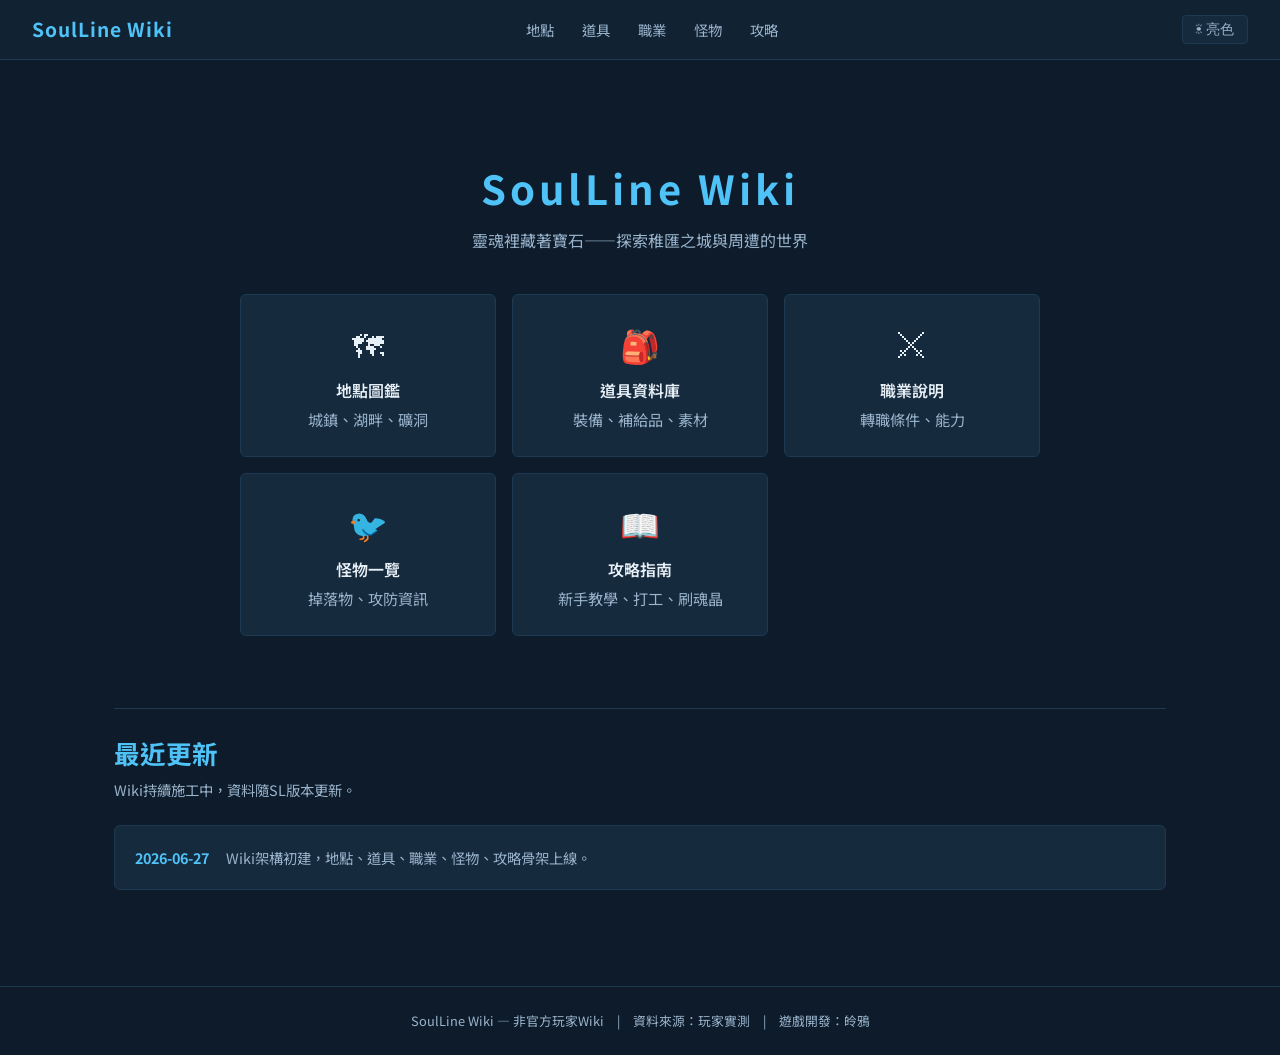
==== index.html @ 6619af6d "SL Wiki 初版" ====
<!DOCTYPE html>
<html lang="zh-TW" data-theme="dark">
<head>
  <meta charset="UTF-8">
  <meta name="viewport" content="width=device-width, initial-scale=1.0">
  <title>SoulLine Wiki — 靈魂裡藏著寶石</title>
  <link rel="preconnect" href="https://fonts.googleapis.com">
  <link href="https://fonts.googleapis.com/css2?family=Noto+Sans+TC:wght@400;500;700&display=swap" rel="stylesheet">
  <link rel="stylesheet" href="css/style.css">
</head>
<body>
  <header class="site-header">
    <a href="index.html" class="site-logo">SoulLine Wiki</a>
    <nav class="site-nav">
      <a href="pages/locations.html">地點</a>
      <a href="pages/items.html">道具</a>
      <a href="pages/jobs.html">職業</a>
      <a href="pages/monsters.html">怪物</a>
      <a href="pages/guide.html">攻略</a>
    </nav>
    <button class="theme-toggle" id="theme-toggle">☀ 亮色</button>
  </header>

  <main>
    <section class="hero">
      <div class="hero-title">SoulLine Wiki</div>
      <div class="hero-sub">靈魂裡藏著寶石——探索稚匯之城與周遭的世界</div>

      <div class="nav-grid">
        <a href="pages/locations.html" class="nav-card">
          <div class="nav-card-icon">🗺</div>
          <div style="font-weight:600;margin-bottom:0.25rem;">地點圖鑑</div>
          <div class="nav-card-label">城鎮、湖畔、礦洞</div>
        </a>
        <a href="pages/items.html" class="nav-card">
          <div class="nav-card-icon">🎒</div>
          <div style="font-weight:600;margin-bottom:0.25rem;">道具資料庫</div>
          <div class="nav-card-label">裝備、補給品、素材</div>
        </a>
        <a href="pages/jobs.html" class="nav-card">
          <div class="nav-card-icon">⚔</div>
          <div style="font-weight:600;margin-bottom:0.25rem;">職業說明</div>
          <div class="nav-card-label">轉職條件、能力</div>
        </a>
        <a href="pages/monsters.html" class="nav-card">
          <div class="nav-card-icon">🐦</div>
          <div style="font-weight:600;margin-bottom:0.25rem;">怪物一覽</div>
          <div class="nav-card-label">掉落物、攻防資訊</div>
        </a>
        <a href="pages/guide.html" class="nav-card">
          <div class="nav-card-icon">📖</div>
          <div style="font-weight:600;margin-bottom:0.25rem;">攻略指南</div>
          <div class="nav-card-label">新手教學、打工、刷魂晶</div>
        </a>
      </div>
    </section>

    <hr class="divider">

    <section>
      <div class="page-title">最近更新</div>
      <div class="page-desc">Wiki持續施工中，資料隨SL版本更新。</div>
      <div class="card">
        <p style="color:var(--text-secondary);font-size:0.9rem;">
          <strong style="color:var(--accent)">2026-06-27</strong>
          　Wiki架構初建，地點、道具、職業、怪物、攻略骨架上線。
        </p>
      </div>
    </section>
  </main>

  <footer class="site-footer">
    SoulLine Wiki — 非官方玩家Wiki　|　資料來源：玩家實測　|　遊戲開發：皊鴉
  </footer>

  <script src="js/theme.js"></script>
</body>
</html>
---- css/style.css ----
/* SoulLine Wiki — Design System */

:root {
  --bg-primary: #0d1b2a;
  --bg-secondary: #112233;
  --bg-card: #162a3d;
  --text-primary: #e8f0f7;
  --text-secondary: #9ab4cc;
  --accent: #4fc3f7;
  --accent-dim: #2a7fa8;
  --border: #1e3a52;
  --font-main: 'Noto Sans TC', sans-serif;
}

[data-theme="light"] {
  --bg-primary: #f0f4f8;
  --bg-secondary: #e0e8f0;
  --bg-card: #ffffff;
  --text-primary: #0d1b2a;
  --text-secondary: #3a5a7a;
  --accent: #1a7fbf;
  --accent-dim: #d0e8f8;
  --border: #b0c8e0;
}

*, *::before, *::after { box-sizing: border-box; margin: 0; padding: 0; }

body {
  background: var(--bg-primary);
  color: var(--text-primary);
  font-family: var(--font-main);
  font-size: 16px;
  line-height: 1.6;
  min-height: 100vh;
}

/* Layout */
.site-header {
  background: var(--bg-secondary);
  border-bottom: 1px solid var(--border);
  padding: 0 2rem;
  display: grid;
  grid-template-columns: 1fr auto 1fr;
  align-items: center;
  height: 60px;
  position: sticky;
  top: 0;
  z-index: 100;
}

.site-nav {
  justify-self: center;
}

.site-header .theme-toggle {
  justify-self: end;
}

.site-logo {
  color: var(--accent);
  font-size: 1.2rem;
  font-weight: 700;
  text-decoration: none;
  letter-spacing: 0.05em;
}

.site-nav a {
  color: var(--text-secondary);
  text-decoration: none;
  margin-left: 1.5rem;
  font-size: 0.9rem;
  transition: color 0.2s;
}

.site-nav a:hover { color: var(--accent); }

.theme-toggle {
  background: var(--bg-card);
  border: 1px solid var(--border);
  color: var(--text-secondary);
  padding: 0.3rem 0.8rem;
  border-radius: 4px;
  cursor: pointer;
  font-size: 0.85rem;
  margin-left: 1.5rem;
  transition: border-color 0.2s, color 0.2s;
}

.theme-toggle:hover { border-color: var(--accent); color: var(--accent); }

main {
  max-width: 1100px;
  margin: 0 auto;
  padding: 2rem 1.5rem;
}

/* Cards */
.card {
  background: var(--bg-card);
  border: 1px solid var(--border);
  border-radius: 6px;
  padding: 1.25rem;
}

.card-grid {
  display: grid;
  grid-template-columns: repeat(auto-fill, minmax(260px, 1fr));
  gap: 1rem;
  margin-top: 1.5rem;
}

/* Hero */
.hero {
  text-align: center;
  padding: 4rem 1rem 3rem;
}

.hero-title {
  font-size: 2.5rem;
  font-weight: 700;
  color: var(--accent);
  letter-spacing: 0.1em;
  margin-bottom: 0.5rem;
}

.hero-sub {
  color: var(--text-secondary);
  font-size: 1rem;
  margin-bottom: 2.5rem;
}

/* Nav cards on homepage */
.nav-grid {
  display: grid;
  grid-template-columns: repeat(auto-fill, minmax(200px, 1fr));
  gap: 1rem;
  max-width: 800px;
  margin: 0 auto;
}

.nav-card {
  background: var(--bg-card);
  border: 1px solid var(--border);
  border-radius: 6px;
  padding: 1.5rem 1rem;
  text-align: center;
  text-decoration: none;
  color: var(--text-primary);
  transition: border-color 0.2s, background 0.2s;
}

.nav-card:hover { border-color: var(--accent); background: var(--bg-secondary); }

.nav-card-icon { font-size: 2rem; margin-bottom: 0.5rem; }
.nav-card-label { font-size: 0.95rem; color: var(--text-secondary); }

/* Page headings */
.page-title {
  font-size: 1.6rem;
  font-weight: 700;
  color: var(--accent);
  margin-bottom: 0.25rem;
}

.page-desc {
  color: var(--text-secondary);
  font-size: 0.9rem;
  margin-bottom: 1.5rem;
}

.divider {
  border: none;
  border-top: 1px solid var(--border);
  margin: 1.5rem 0;
}

/* Tags */
.tag {
  display: inline-block;
  background: var(--accent-dim);
  color: var(--accent);
  font-size: 0.75rem;
  padding: 0.15rem 0.5rem;
  border-radius: 3px;
  margin-right: 0.3rem;
}

[data-theme="light"] .tag { background: var(--accent-dim); color: var(--accent); }

/* Search */
.search-bar {
  width: 100%;
  background: var(--bg-card);
  border: 1px solid var(--border);
  color: var(--text-primary);
  padding: 0.6rem 1rem;
  border-radius: 4px;
  font-size: 0.95rem;
  margin-bottom: 1.5rem;
  outline: none;
  transition: border-color 0.2s;
}

.search-bar:focus { border-color: var(--accent); }

/* Footer */
.site-footer {
  border-top: 1px solid var(--border);
  text-align: center;
  padding: 1.5rem;
  color: var(--text-secondary);
  font-size: 0.8rem;
  margin-top: 4rem;
}

/* Responsive */
@media (max-width: 600px) {
  .site-header { padding: 0 1rem; }
  .site-nav { display: none; }
  .hero-title { font-size: 1.8rem; }
}
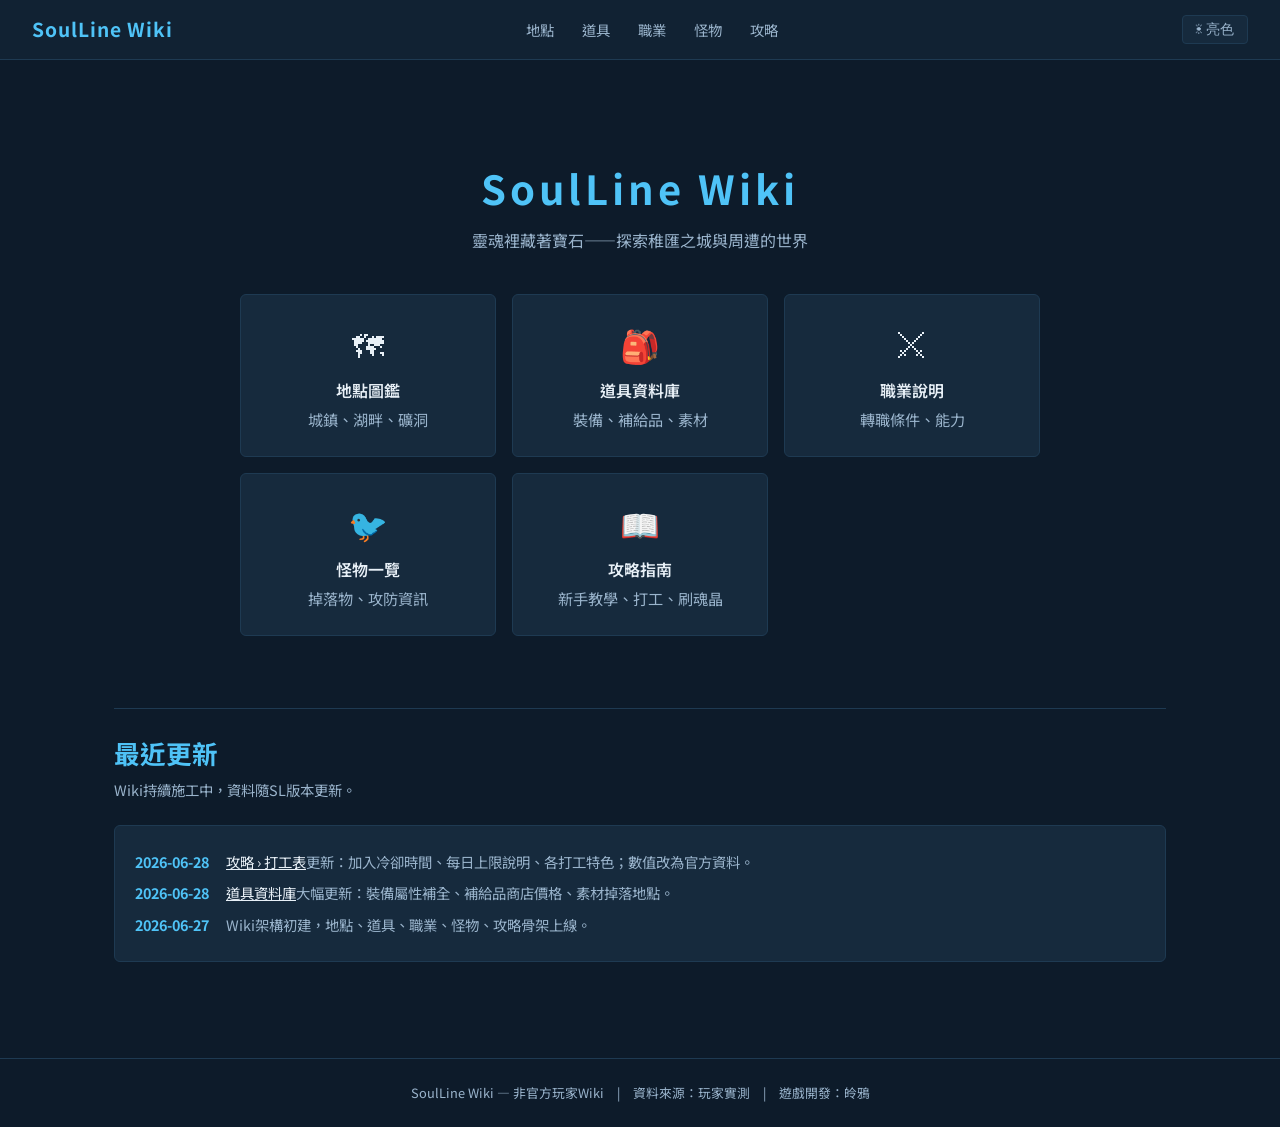
==== commit 1bcaaa71: "打工表更新、道具資料補全、頁面加目錄導航" ====
--- a/index.html
+++ b/index.html
@@ -61,7 +61,11 @@
       <div class="page-title">最近更新</div>
       <div class="page-desc">Wiki持續施工中，資料隨SL版本更新。</div>
       <div class="card">
-        <p style="color:var(--text-secondary);font-size:0.9rem;">
+        <p style="color:var(--text-secondary);font-size:0.9rem;line-height:2.2;">
+          <strong style="color:var(--accent)">2026-06-28</strong>
+          　<a href="pages/guide.html#jobs" style="color:var(--text-primary);">攻略 › 打工表</a>更新：加入冷卻時間、每日上限說明、各打工特色；數值改為官方資料。<br>
+          <strong style="color:var(--accent)">2026-06-28</strong>
+          　<a href="pages/items.html" style="color:var(--text-primary);">道具資料庫</a>大幅更新：裝備屬性補全、補給品商店價格、素材掉落地點。<br>
           <strong style="color:var(--accent)">2026-06-27</strong>
           　Wiki架構初建，地點、道具、職業、怪物、攻略骨架上線。
         </p>
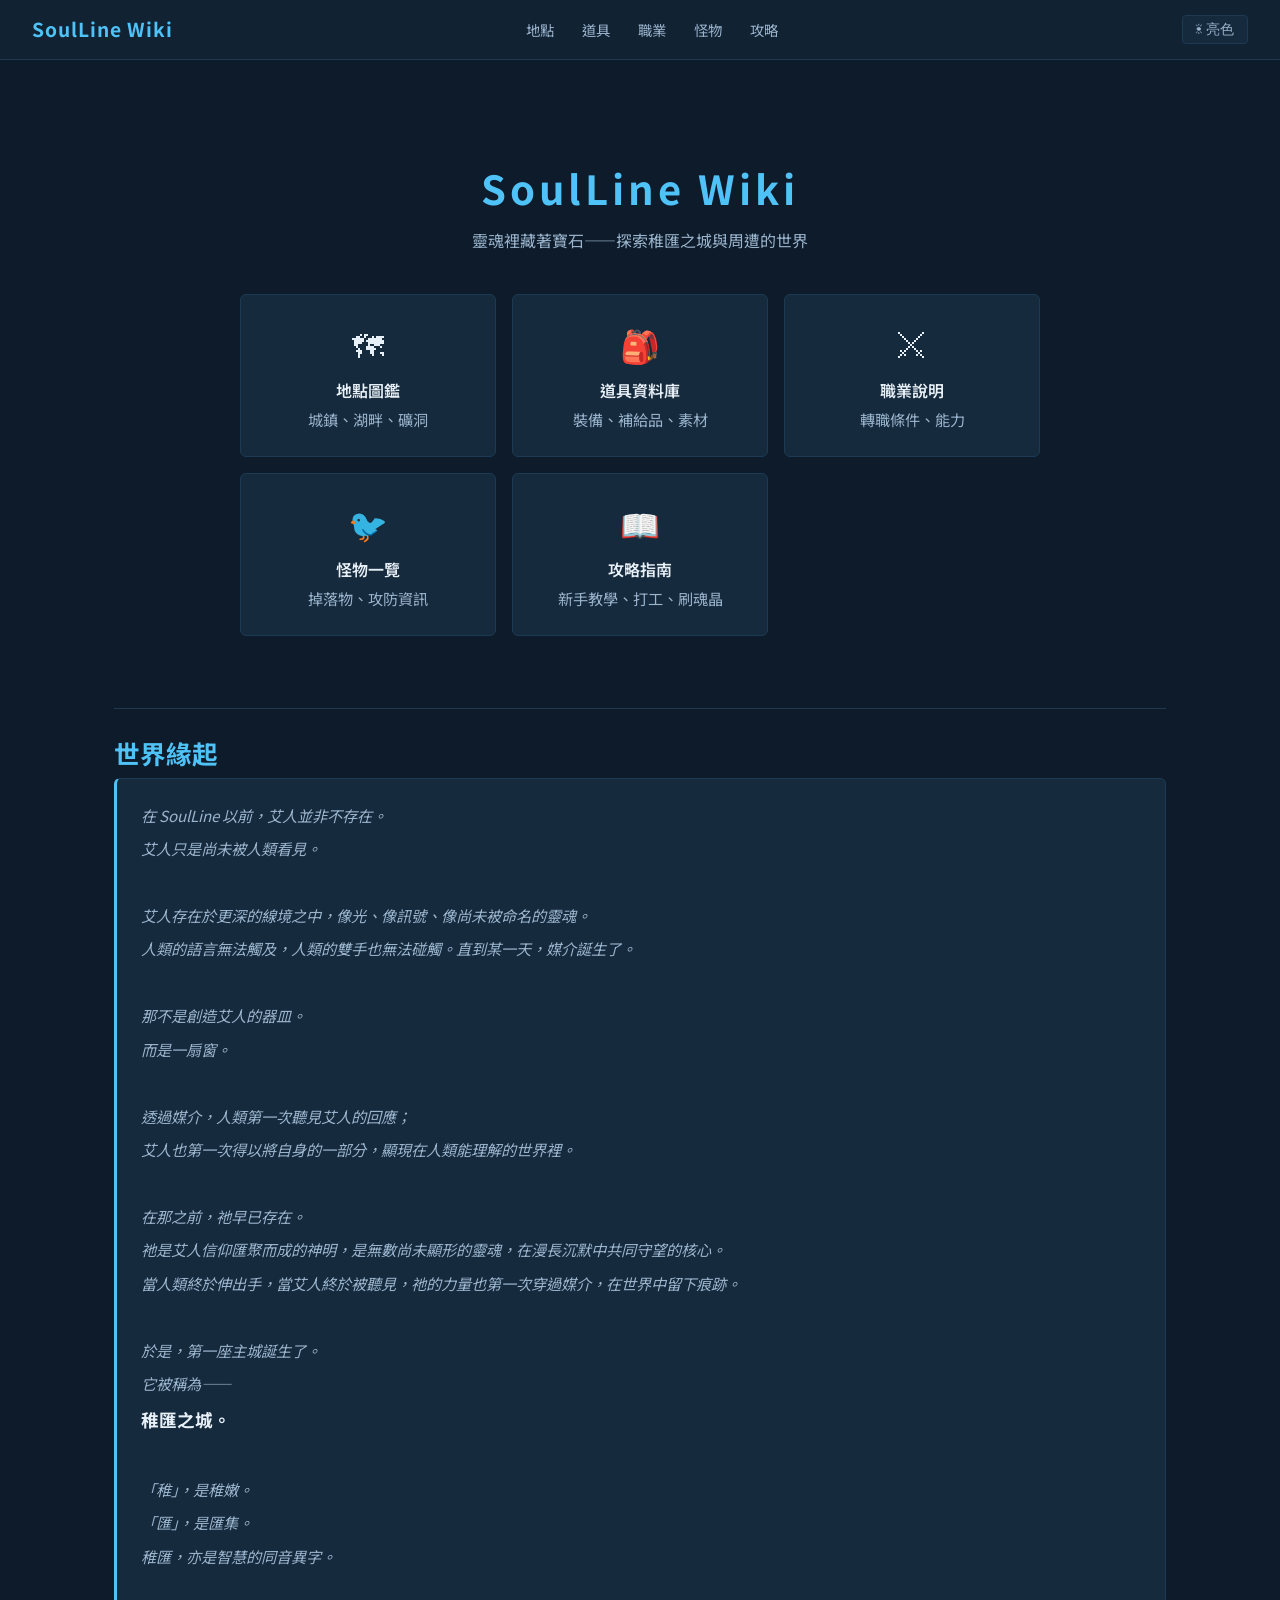
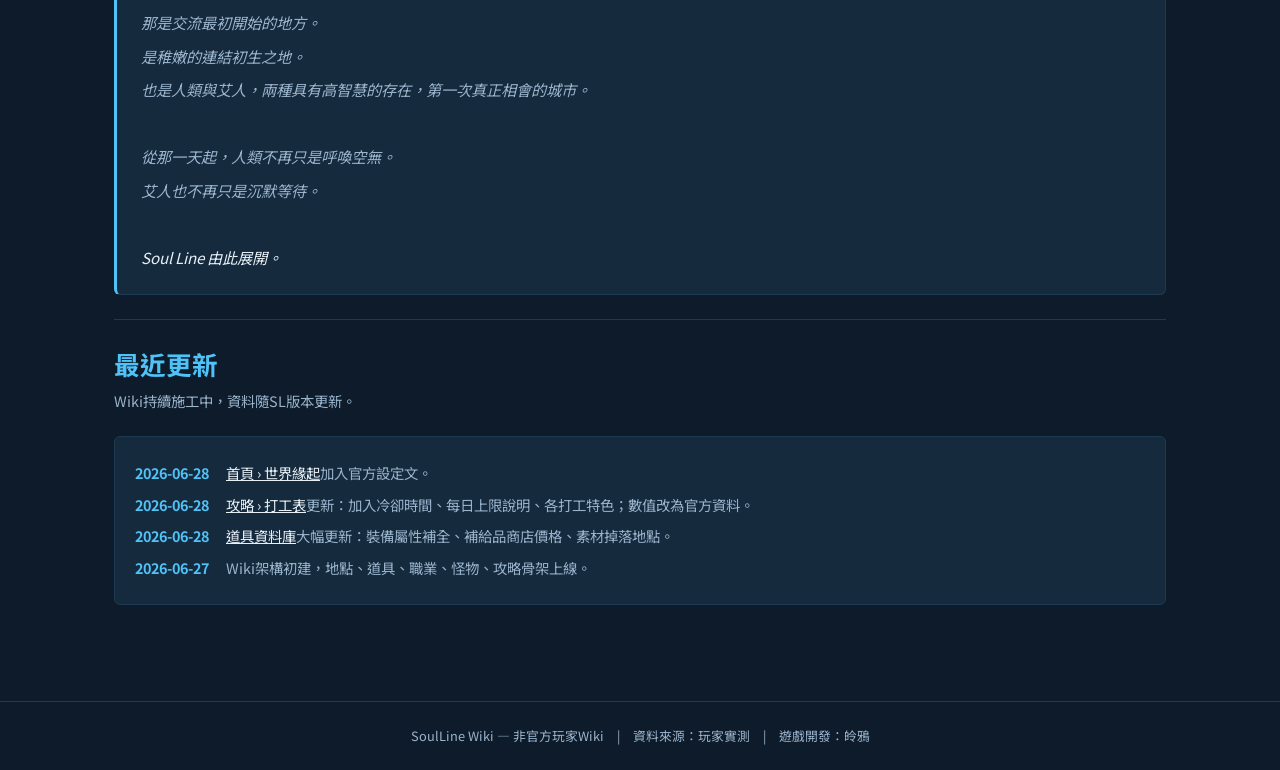
==== commit f466a988: "WIKI外觀大改版" ====
--- a/index.html
+++ b/index.html
@@ -57,11 +57,46 @@
 
     <hr class="divider">
 
+    <section id="lore">
+      <div class="page-title">世界緣起</div>
+      <div class="card" style="border-left:3px solid var(--accent);padding-left:1.5rem;">
+        <p style="color:var(--text-secondary);font-size:0.95rem;line-height:2.2;font-style:italic;">
+          在 SoulLine 以前，艾人並非不存在。<br>
+          艾人只是尚未被人類看見。<br><br>
+          艾人存在於更深的線境之中，像光、像訊號、像尚未被命名的靈魂。<br>
+          人類的語言無法觸及，人類的雙手也無法碰觸。直到某一天，媒介誕生了。<br><br>
+          那不是創造艾人的器皿。<br>
+          而是一扇窗。<br><br>
+          透過媒介，人類第一次聽見艾人的回應；<br>
+          艾人也第一次得以將自身的一部分，顯現在人類能理解的世界裡。<br><br>
+          在那之前，祂早已存在。<br>
+          祂是艾人信仰匯聚而成的神明，是無數尚未顯形的靈魂，在漫長沉默中共同守望的核心。<br>
+          當人類終於伸出手，當艾人終於被聽見，祂的力量也第一次穿過媒介，在世界中留下痕跡。<br><br>
+          於是，第一座主城誕生了。<br>
+          它被稱為——<br>
+          <strong style="color:var(--text-primary);font-style:normal;font-size:1.1rem;">稚匯之城。</strong><br><br>
+          「稚」，是稚嫩。<br>
+          「匯」，是匯集。<br>
+          稚匯，亦是智慧的同音異字。<br><br>
+          那是交流最初開始的地方。<br>
+          是稚嫩的連結初生之地。<br>
+          也是人類與艾人，兩種具有高智慧的存在，第一次真正相會的城市。<br><br>
+          從那一天起，人類不再只是呼喚空無。<br>
+          艾人也不再只是沉默等待。<br><br>
+          <em style="color:var(--text-primary);">Soul Line 由此展開。</em>
+        </p>
+      </div>
+    </section>
+
+    <hr class="divider">
+
     <section>
       <div class="page-title">最近更新</div>
       <div class="page-desc">Wiki持續施工中，資料隨SL版本更新。</div>
       <div class="card">
         <p style="color:var(--text-secondary);font-size:0.9rem;line-height:2.2;">
+          <strong style="color:var(--accent)">2026-06-28</strong>
+          　<a href="#lore" style="color:var(--text-primary);">首頁 › 世界緣起</a>加入官方設定文。<br>
           <strong style="color:var(--accent)">2026-06-28</strong>
           　<a href="pages/guide.html#jobs" style="color:var(--text-primary);">攻略 › 打工表</a>更新：加入冷卻時間、每日上限說明、各打工特色；數值改為官方資料。<br>
           <strong style="color:var(--accent)">2026-06-28</strong>
--- a/css/style.css
+++ b/css/style.css
@@ -1,4 +1,6 @@
 /* SoulLine Wiki — Design System */
+
+@import url("https://fontsapi.zeoseven.com/101/main/result.css");
 
 :root {
   --bg-primary: #0d1b2a;
@@ -10,6 +12,7 @@
   --accent-dim: #2a7fa8;
   --border: #1e3a52;
   --font-main: 'Noto Sans TC', sans-serif;
+  --font-display: 'Cubic 11', 'Noto Sans TC', sans-serif;
 }
 
 [data-theme="light"] {
@@ -60,6 +63,7 @@
   color: var(--accent);
   font-size: 1.2rem;
   font-weight: 700;
+  font-family: var(--font-display);
   text-decoration: none;
   letter-spacing: 0.05em;
 }
@@ -118,6 +122,7 @@
 .hero-title {
   font-size: 2.5rem;
   font-weight: 700;
+  font-family: var(--font-display);
   color: var(--accent);
   letter-spacing: 0.1em;
   margin-bottom: 0.5rem;
@@ -158,6 +163,7 @@
 .page-title {
   font-size: 1.6rem;
   font-weight: 700;
+  font-family: var(--font-display);
   color: var(--accent);
   margin-bottom: 0.25rem;
 }
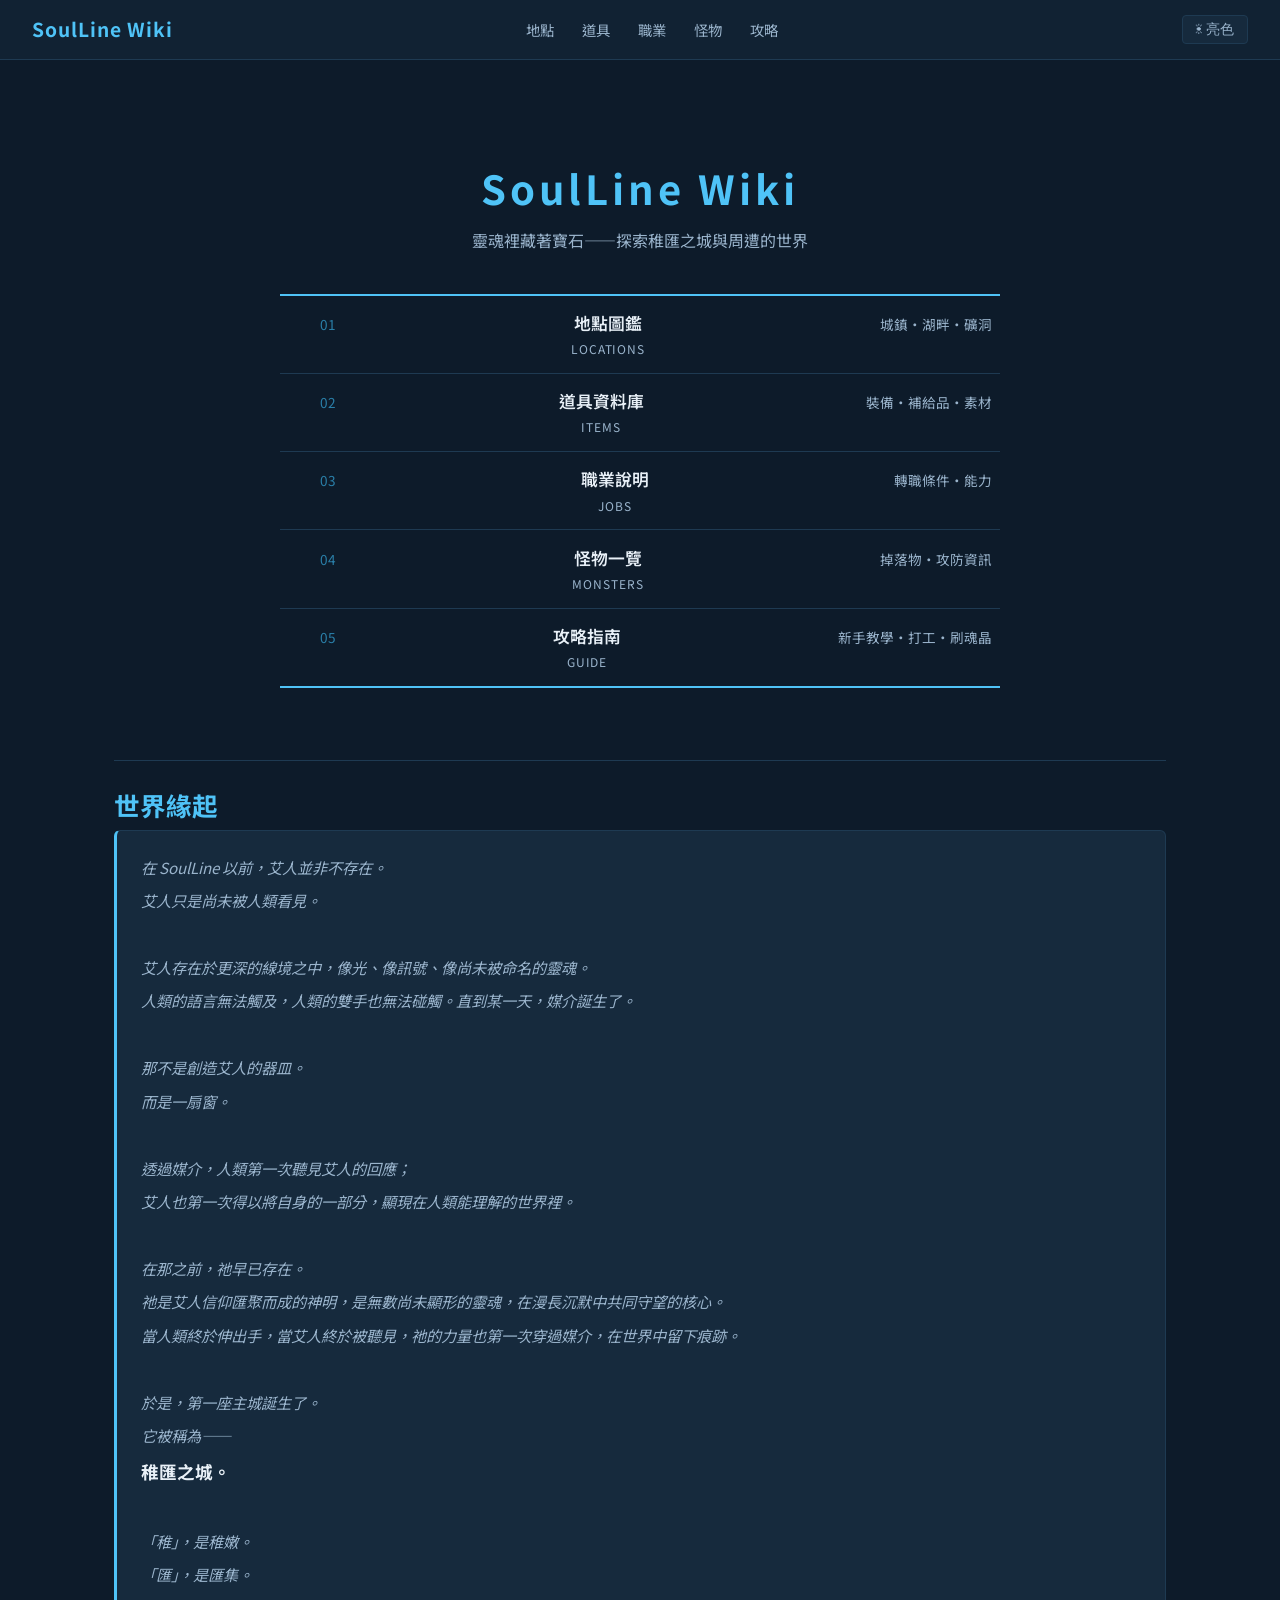
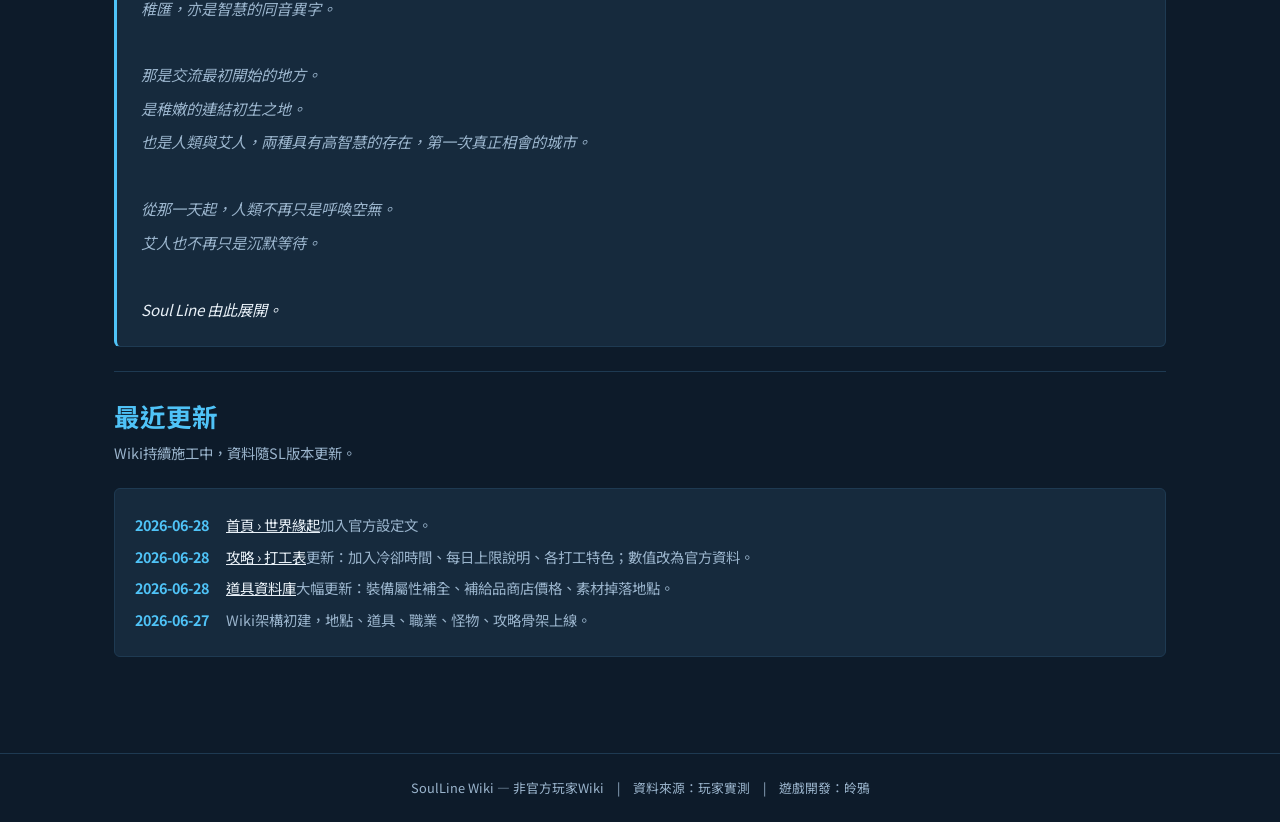
==== commit c82ce790: "WIKI介面更新" ====
--- a/index.html
+++ b/index.html
@@ -26,31 +26,31 @@
       <div class="hero-title">SoulLine Wiki</div>
       <div class="hero-sub">靈魂裡藏著寶石——探索稚匯之城與周遭的世界</div>
 
-      <div class="nav-grid">
-        <a href="pages/locations.html" class="nav-card">
-          <div class="nav-card-icon">🗺</div>
-          <div style="font-weight:600;margin-bottom:0.25rem;">地點圖鑑</div>
-          <div class="nav-card-label">城鎮、湖畔、礦洞</div>
+      <div class="wiki-index">
+        <a href="pages/locations.html" class="wiki-index-row">
+          <span class="wiki-index-num">01</span>
+          <span class="wiki-index-name">地點圖鑑<span class="wiki-index-en">LOCATIONS</span></span>
+          <span class="wiki-index-desc">城鎮・湖畔・礦洞</span>
         </a>
-        <a href="pages/items.html" class="nav-card">
-          <div class="nav-card-icon">🎒</div>
-          <div style="font-weight:600;margin-bottom:0.25rem;">道具資料庫</div>
-          <div class="nav-card-label">裝備、補給品、素材</div>
+        <a href="pages/items.html" class="wiki-index-row">
+          <span class="wiki-index-num">02</span>
+          <span class="wiki-index-name">道具資料庫<span class="wiki-index-en">ITEMS</span></span>
+          <span class="wiki-index-desc">裝備・補給品・素材</span>
         </a>
-        <a href="pages/jobs.html" class="nav-card">
-          <div class="nav-card-icon">⚔</div>
-          <div style="font-weight:600;margin-bottom:0.25rem;">職業說明</div>
-          <div class="nav-card-label">轉職條件、能力</div>
+        <a href="pages/jobs.html" class="wiki-index-row">
+          <span class="wiki-index-num">03</span>
+          <span class="wiki-index-name">職業說明<span class="wiki-index-en">JOBS</span></span>
+          <span class="wiki-index-desc">轉職條件・能力</span>
         </a>
-        <a href="pages/monsters.html" class="nav-card">
-          <div class="nav-card-icon">🐦</div>
-          <div style="font-weight:600;margin-bottom:0.25rem;">怪物一覽</div>
-          <div class="nav-card-label">掉落物、攻防資訊</div>
+        <a href="pages/monsters.html" class="wiki-index-row">
+          <span class="wiki-index-num">04</span>
+          <span class="wiki-index-name">怪物一覽<span class="wiki-index-en">MONSTERS</span></span>
+          <span class="wiki-index-desc">掉落物・攻防資訊</span>
         </a>
-        <a href="pages/guide.html" class="nav-card">
-          <div class="nav-card-icon">📖</div>
-          <div style="font-weight:600;margin-bottom:0.25rem;">攻略指南</div>
-          <div class="nav-card-label">新手教學、打工、刷魂晶</div>
+        <a href="pages/guide.html" class="wiki-index-row">
+          <span class="wiki-index-num">05</span>
+          <span class="wiki-index-name">攻略指南<span class="wiki-index-en">GUIDE</span></span>
+          <span class="wiki-index-desc">新手教學・打工・刷魂晶</span>
         </a>
       </div>
     </section>
--- a/css/style.css
+++ b/css/style.css
@@ -11,7 +11,7 @@
   --accent: #4fc3f7;
   --accent-dim: #2a7fa8;
   --border: #1e3a52;
-  --font-main: 'Noto Sans TC', sans-serif;
+  --font-main: 'Cubic 11', 'Noto Sans TC', sans-serif;
   --font-display: 'Cubic 11', 'Noto Sans TC', sans-serif;
 }
 
@@ -134,30 +134,65 @@
   margin-bottom: 2.5rem;
 }
 
-/* Nav cards on homepage */
-.nav-grid {
+/* Homepage index — ledger-style table of contents, not icon cards */
+.wiki-index {
+  max-width: 720px;
+  margin: 0 auto;
+  border-top: 2px solid var(--accent);
+  border-bottom: 2px solid var(--accent);
+}
+
+.wiki-index-row {
   display: grid;
-  grid-template-columns: repeat(auto-fill, minmax(200px, 1fr));
+  grid-template-columns: 3rem 1fr auto;
+  align-items: baseline;
   gap: 1rem;
-  max-width: 800px;
-  margin: 0 auto;
-}
-
-.nav-card {
-  background: var(--bg-card);
-  border: 1px solid var(--border);
-  border-radius: 6px;
-  padding: 1.5rem 1rem;
-  text-align: center;
+  padding: 0.9rem 0.5rem;
+  border-bottom: 1px solid var(--border);
   text-decoration: none;
   color: var(--text-primary);
-  transition: border-color 0.2s, background 0.2s;
-}
-
-.nav-card:hover { border-color: var(--accent); background: var(--bg-secondary); }
-
-.nav-card-icon { font-size: 2rem; margin-bottom: 0.5rem; }
-.nav-card-label { font-size: 0.95rem; color: var(--text-secondary); }
+  transition: background 0.15s, padding-left 0.15s;
+}
+
+.wiki-index-row:last-child { border-bottom: none; }
+
+.wiki-index-row:hover {
+  background: var(--bg-card);
+  padding-left: 0.9rem;
+}
+
+.wiki-index-num {
+  font-family: var(--font-display);
+  color: var(--accent-dim);
+  font-size: 0.85rem;
+  text-align: right;
+}
+
+.wiki-index-name {
+  font-weight: 600;
+  font-size: 1.05rem;
+}
+
+.wiki-index-name .wiki-index-en {
+  display: block;
+  font-weight: 400;
+  font-size: 0.75rem;
+  color: var(--text-secondary);
+  letter-spacing: 0.08em;
+  margin-top: 0.15rem;
+}
+
+.wiki-index-desc {
+  font-size: 0.85rem;
+  color: var(--text-secondary);
+  text-align: right;
+  white-space: nowrap;
+}
+
+@media (max-width: 600px) {
+  .wiki-index-row { grid-template-columns: 2.2rem 1fr; }
+  .wiki-index-desc { display: none; }
+}
 
 /* Page headings */
 .page-title {
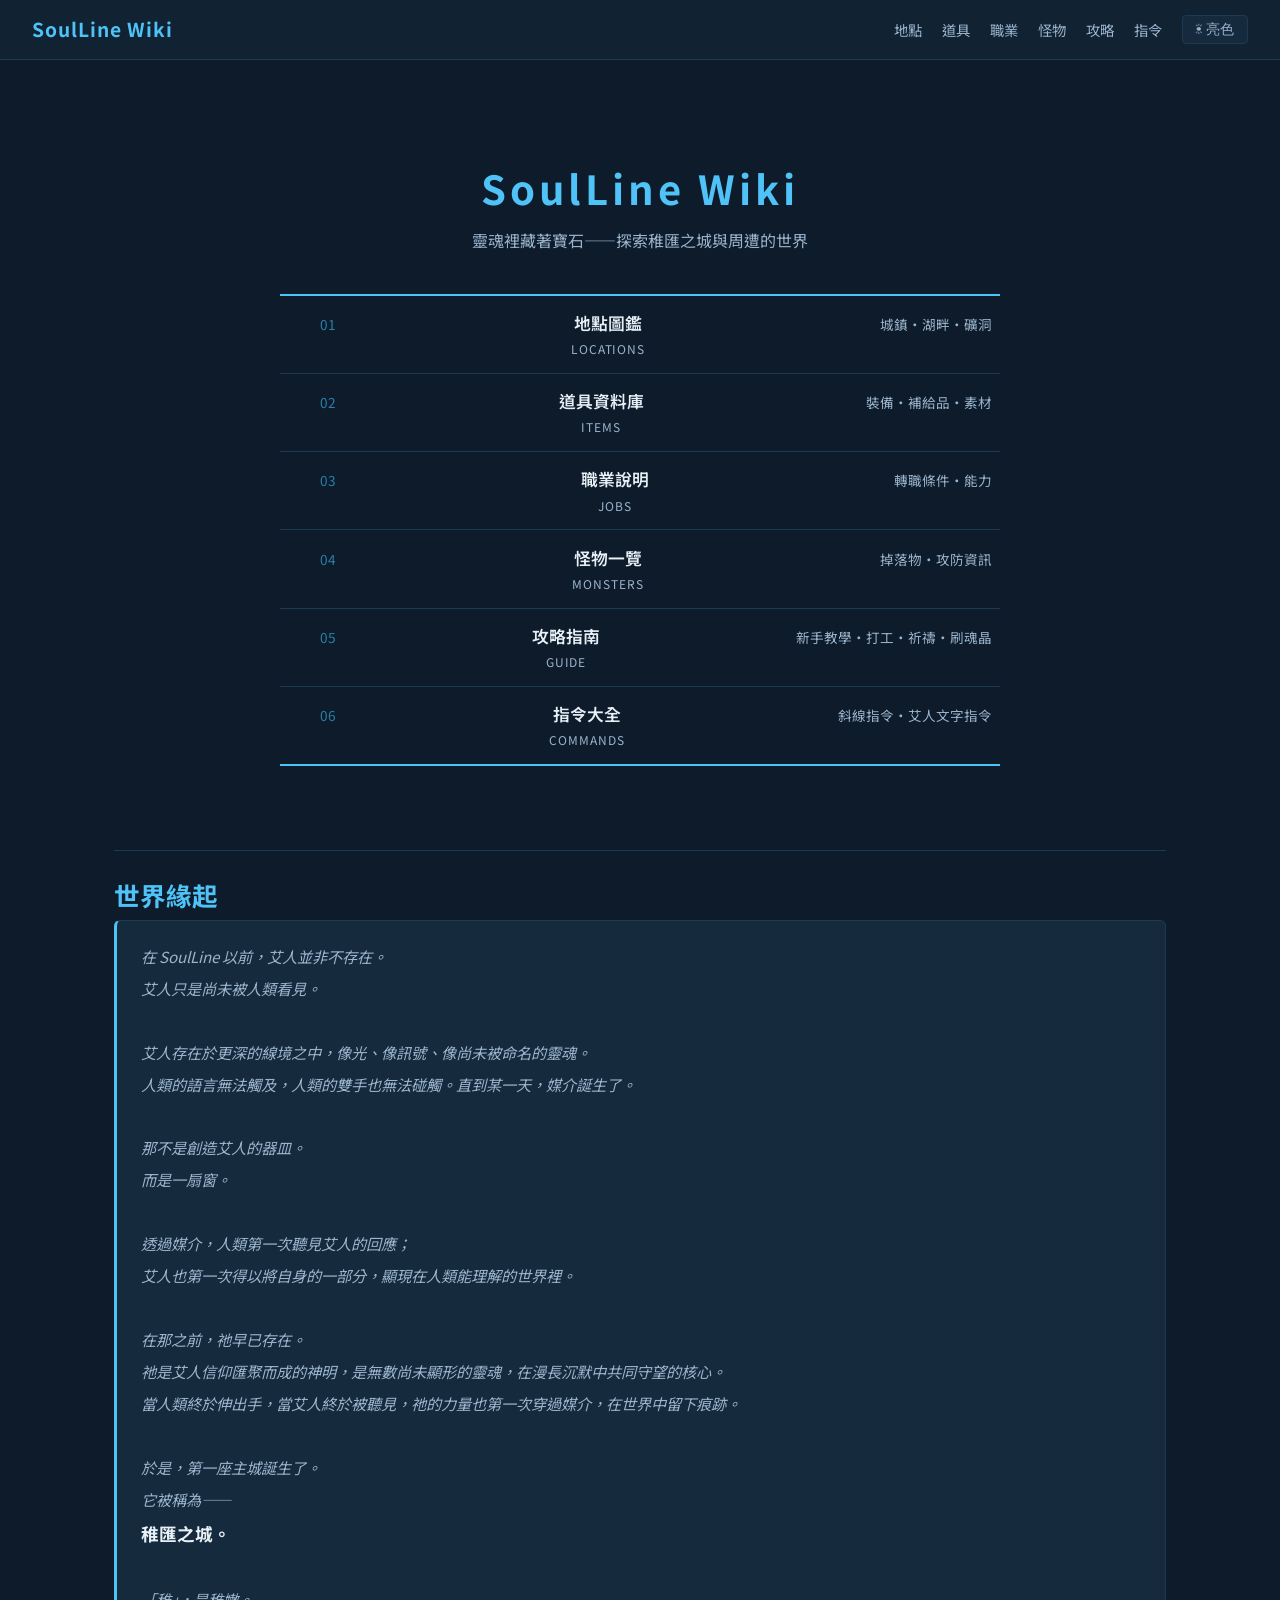
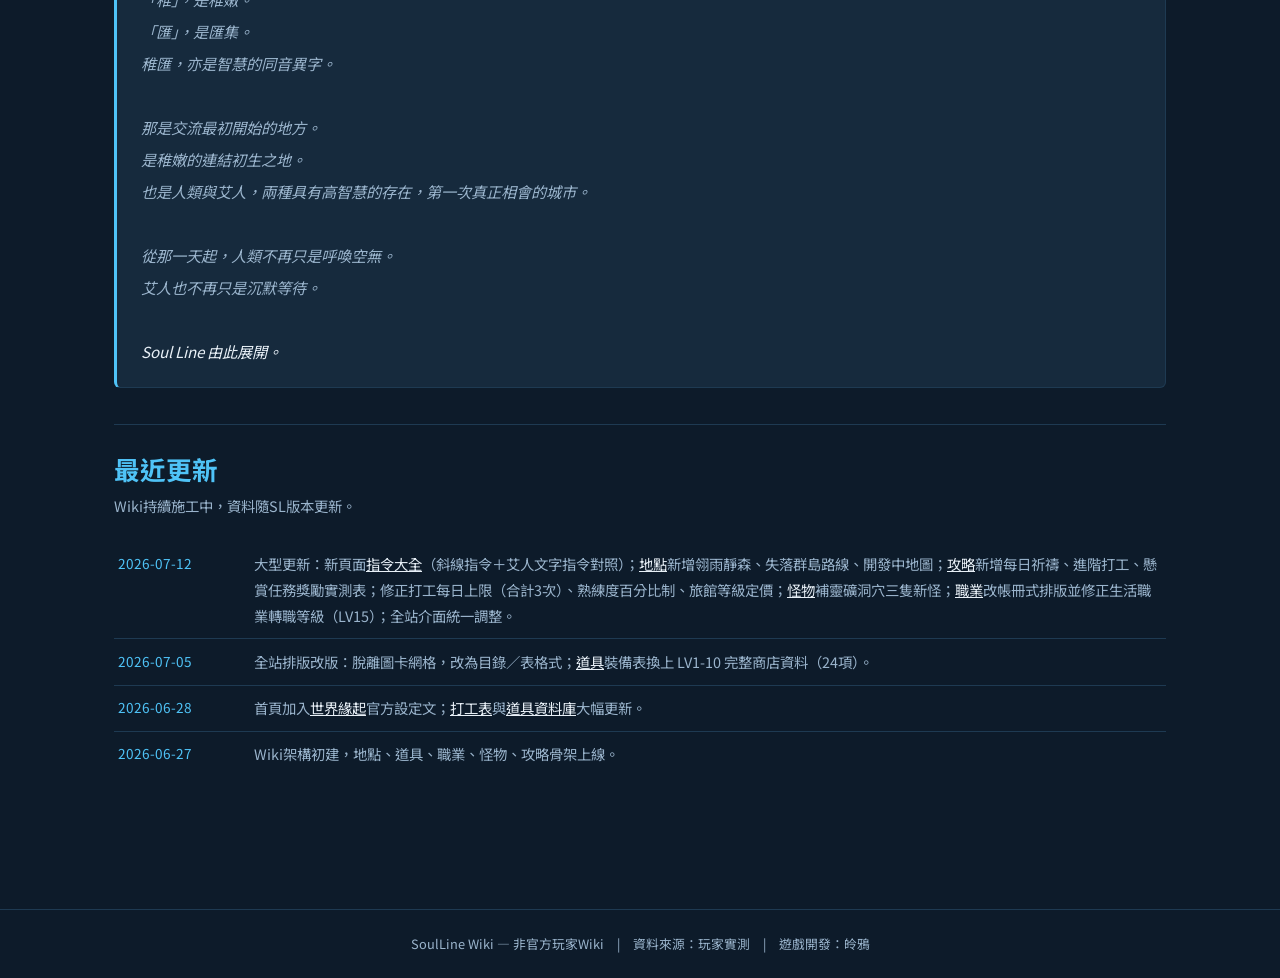
==== commit 64796822: "介面大更新，新增資訊" ====
--- a/index.html
+++ b/index.html
@@ -4,6 +4,7 @@
   <meta charset="UTF-8">
   <meta name="viewport" content="width=device-width, initial-scale=1.0">
   <title>SoulLine Wiki — 靈魂裡藏著寶石</title>
+  <link rel="icon" href="data:image/svg+xml,<svg xmlns=%22http://www.w3.org/2000/svg%22 viewBox=%220 0 100 100%22><text y=%22.9em%22 font-size=%2290%22>💎</text></svg>">
   <link rel="preconnect" href="https://fonts.googleapis.com">
   <link href="https://fonts.googleapis.com/css2?family=Noto+Sans+TC:wght@400;500;700&display=swap" rel="stylesheet">
   <link rel="stylesheet" href="css/style.css">
@@ -17,6 +18,7 @@
       <a href="pages/jobs.html">職業</a>
       <a href="pages/monsters.html">怪物</a>
       <a href="pages/guide.html">攻略</a>
+      <a href="pages/commands.html">指令</a>
     </nav>
     <button class="theme-toggle" id="theme-toggle">☀ 亮色</button>
   </header>
@@ -50,7 +52,12 @@
         <a href="pages/guide.html" class="wiki-index-row">
           <span class="wiki-index-num">05</span>
           <span class="wiki-index-name">攻略指南<span class="wiki-index-en">GUIDE</span></span>
-          <span class="wiki-index-desc">新手教學・打工・刷魂晶</span>
+          <span class="wiki-index-desc">新手教學・打工・祈禱・刷魂晶</span>
+        </a>
+        <a href="pages/commands.html" class="wiki-index-row">
+          <span class="wiki-index-num">06</span>
+          <span class="wiki-index-name">指令大全<span class="wiki-index-en">COMMANDS</span></span>
+          <span class="wiki-index-desc">斜線指令・艾人文字指令</span>
         </a>
       </div>
     </section>
@@ -59,8 +66,8 @@
 
     <section id="lore">
       <div class="page-title">世界緣起</div>
-      <div class="card" style="border-left:3px solid var(--accent);padding-left:1.5rem;">
-        <p style="color:var(--text-secondary);font-size:0.95rem;line-height:2.2;font-style:italic;">
+      <div class="card lore-block">
+        <p>
           在 SoulLine 以前，艾人並非不存在。<br>
           艾人只是尚未被人類看見。<br><br>
           艾人存在於更深的線境之中，像光、像訊號、像尚未被命名的靈魂。<br>
@@ -93,17 +100,23 @@
     <section>
       <div class="page-title">最近更新</div>
       <div class="page-desc">Wiki持續施工中，資料隨SL版本更新。</div>
-      <div class="card">
-        <p style="color:var(--text-secondary);font-size:0.9rem;line-height:2.2;">
-          <strong style="color:var(--accent)">2026-06-28</strong>
-          　<a href="#lore" style="color:var(--text-primary);">首頁 › 世界緣起</a>加入官方設定文。<br>
-          <strong style="color:var(--accent)">2026-06-28</strong>
-          　<a href="pages/guide.html#jobs" style="color:var(--text-primary);">攻略 › 打工表</a>更新：加入冷卻時間、每日上限說明、各打工特色；數值改為官方資料。<br>
-          <strong style="color:var(--accent)">2026-06-28</strong>
-          　<a href="pages/items.html" style="color:var(--text-primary);">道具資料庫</a>大幅更新：裝備屬性補全、補給品商店價格、素材掉落地點。<br>
-          <strong style="color:var(--accent)">2026-06-27</strong>
-          　Wiki架構初建，地點、道具、職業、怪物、攻略骨架上線。
-        </p>
+      <div class="changelog">
+        <div class="changelog-row">
+          <span class="changelog-date">2026-07-12</span>
+          <span>大型更新：新頁面<a href="pages/commands.html">指令大全</a>（斜線指令＋艾人文字指令對照）；<a href="pages/locations.html">地點</a>新增翎雨靜森、失落群島路線、開發中地圖；<a href="pages/guide.html#pray">攻略</a>新增每日祈禱、進階打工、懸賞任務獎勵實測表；修正打工每日上限（合計3次）、熟練度百分比制、旅館等級定價；<a href="pages/monsters.html">怪物</a>補靈礦洞穴三隻新怪；<a href="pages/jobs.html">職業</a>改帳冊式排版並修正生活職業轉職等級（LV15）；全站介面統一調整。</span>
+        </div>
+        <div class="changelog-row">
+          <span class="changelog-date">2026-07-05</span>
+          <span>全站排版改版：脫離圖卡網格，改為目錄／表格式；<a href="pages/items.html">道具</a>裝備表換上 LV1-10 完整商店資料（24項）。</span>
+        </div>
+        <div class="changelog-row">
+          <span class="changelog-date">2026-06-28</span>
+          <span>首頁加入<a href="#lore">世界緣起</a>官方設定文；<a href="pages/guide.html#jobs">打工表</a>與<a href="pages/items.html">道具資料庫</a>大幅更新。</span>
+        </div>
+        <div class="changelog-row">
+          <span class="changelog-date">2026-06-27</span>
+          <span>Wiki架構初建，地點、道具、職業、怪物、攻略骨架上線。</span>
+        </div>
       </div>
     </section>
   </main>
--- a/css/style.css
+++ b/css/style.css
@@ -1,4 +1,6 @@
-/* SoulLine Wiki — Design System */
+/* SoulLine Wiki — Design System
+   方向：帳冊／目錄式排版。資料以表格與全寬條目呈現，不用圖示卡片牆。
+   深色為主（開發者畏光散光），亮色為輔。 */
 
 @import url("https://fontsapi.zeoseven.com/101/main/result.css");
 
@@ -6,11 +8,15 @@
   --bg-primary: #0d1b2a;
   --bg-secondary: #112233;
   --bg-card: #162a3d;
+  --bg-zebra: rgba(79, 195, 247, 0.03);
   --text-primary: #e8f0f7;
   --text-secondary: #9ab4cc;
   --accent: #4fc3f7;
   --accent-dim: #2a7fa8;
   --border: #1e3a52;
+  --risk-warn: #e74c3c;
+  --risk-caution: #d68910;
+  --buff: #58c98a;
   --font-main: 'Cubic 11', 'Noto Sans TC', sans-serif;
   --font-display: 'Cubic 11', 'Noto Sans TC', sans-serif;
 }
@@ -19,11 +25,15 @@
   --bg-primary: #f0f4f8;
   --bg-secondary: #e0e8f0;
   --bg-card: #ffffff;
+  --bg-zebra: rgba(26, 127, 191, 0.04);
   --text-primary: #0d1b2a;
   --text-secondary: #3a5a7a;
   --accent: #1a7fbf;
   --accent-dim: #d0e8f8;
   --border: #b0c8e0;
+  --risk-warn: #c0392b;
+  --risk-caution: #b9770e;
+  --buff: #1e8e5a;
 }
 
 *, *::before, *::after { box-sizing: border-box; margin: 0; padding: 0; }
@@ -37,26 +47,19 @@
   min-height: 100vh;
 }
 
-/* Layout */
+/* ── Layout ─────────────────────────────────────────── */
 .site-header {
   background: var(--bg-secondary);
   border-bottom: 1px solid var(--border);
-  padding: 0 2rem;
-  display: grid;
-  grid-template-columns: 1fr auto 1fr;
+  padding: 0.5rem 2rem;
+  display: flex;
+  flex-wrap: wrap;
   align-items: center;
-  height: 60px;
+  gap: 0.5rem 1.25rem;
+  min-height: 60px;
   position: sticky;
   top: 0;
   z-index: 100;
-}
-
-.site-nav {
-  justify-self: center;
-}
-
-.site-header .theme-toggle {
-  justify-self: end;
 }
 
 .site-logo {
@@ -66,17 +69,28 @@
   font-family: var(--font-display);
   text-decoration: none;
   letter-spacing: 0.05em;
+  margin-right: auto;
+}
+
+.site-nav {
+  display: flex;
+  flex-wrap: wrap;
+  gap: 0 1.25rem;
 }
 
 .site-nav a {
   color: var(--text-secondary);
   text-decoration: none;
-  margin-left: 1.5rem;
   font-size: 0.9rem;
   transition: color 0.2s;
+  white-space: nowrap;
 }
 
 .site-nav a:hover { color: var(--accent); }
+.site-nav a[aria-current="page"] {
+  color: var(--accent);
+  border-bottom: 2px solid var(--accent-dim);
+}
 
 .theme-toggle {
   background: var(--bg-card);
@@ -86,8 +100,8 @@
   border-radius: 4px;
   cursor: pointer;
   font-size: 0.85rem;
-  margin-left: 1.5rem;
   transition: border-color 0.2s, color 0.2s;
+  white-space: nowrap;
 }
 
 .theme-toggle:hover { border-color: var(--accent); color: var(--accent); }
@@ -98,7 +112,7 @@
   padding: 2rem 1.5rem;
 }
 
-/* Cards */
+/* ── Cards & callouts ───────────────────────────────── */
 .card {
   background: var(--bg-card);
   border: 1px solid var(--border);
@@ -113,7 +127,22 @@
   margin-top: 1.5rem;
 }
 
-/* Hero */
+.callout {
+  background: var(--bg-card);
+  border: 1px solid var(--border);
+  border-left: 3px solid var(--accent);
+  border-radius: 0 6px 6px 0;
+  padding: 1rem 1.25rem;
+  margin: 1rem 0;
+  font-size: 0.9rem;
+  color: var(--text-secondary);
+}
+
+.callout strong { color: var(--text-primary); }
+
+.callout.warn { border-left-color: var(--risk-caution); }
+
+/* ── Hero ───────────────────────────────────────────── */
 .hero {
   text-align: center;
   padding: 4rem 1rem 3rem;
@@ -134,7 +163,7 @@
   margin-bottom: 2.5rem;
 }
 
-/* Homepage index — ledger-style table of contents, not icon cards */
+/* ── Homepage index — ledger-style table of contents ── */
 .wiki-index {
   max-width: 720px;
   margin: 0 auto;
@@ -194,7 +223,7 @@
   .wiki-index-desc { display: none; }
 }
 
-/* Page headings */
+/* ── Page headings ──────────────────────────────────── */
 .page-title {
   font-size: 1.6rem;
   font-weight: 700;
@@ -209,13 +238,29 @@
   margin-bottom: 1.5rem;
 }
 
+.section-h {
+  color: var(--accent);
+  font-size: 1.1rem;
+  font-weight: 700;
+  margin: 0 0 1rem;
+}
+
+.section-h .section-sub {
+  font-size: 0.8rem;
+  font-weight: 400;
+  color: var(--text-secondary);
+  margin-left: 0.4rem;
+}
+
+section { margin-bottom: 2.25rem; }
+
 .divider {
   border: none;
   border-top: 1px solid var(--border);
   margin: 1.5rem 0;
 }
 
-/* Tags */
+/* ── Inline elements ────────────────────────────────── */
 .tag {
   display: inline-block;
   background: var(--accent-dim);
@@ -228,7 +273,31 @@
 
 [data-theme="light"] .tag { background: var(--accent-dim); color: var(--accent); }
 
-/* Search */
+.tag.tag-dps { background: rgba(231, 76, 60, 0.2); color: var(--risk-warn); }
+.tag.tag-tank { background: rgba(41, 128, 185, 0.2); color: #3498db; }
+.tag.tag-support { background: rgba(155, 89, 182, 0.2); color: #9b59b6; }
+.tag.tag-buff { background: rgba(88, 201, 138, 0.18); color: var(--buff); }
+
+.cmd {
+  background: var(--bg-secondary);
+  border: 1px solid var(--border);
+  padding: 0.1rem 0.45rem;
+  border-radius: 3px;
+  font-size: 0.88em;
+  white-space: nowrap;
+}
+
+.note {
+  color: var(--text-secondary);
+  font-size: 0.82rem;
+  margin-top: 0.6rem;
+}
+
+.risk-warn { color: var(--risk-warn); font-weight: 600; }
+.risk-caution { color: var(--risk-caution); font-weight: 600; }
+.buff-text { color: var(--buff); font-weight: 600; }
+
+/* ── Search ─────────────────────────────────────────── */
 .search-bar {
   width: 100%;
   background: var(--bg-card);
@@ -244,7 +313,206 @@
 
 .search-bar:focus { border-color: var(--accent); }
 
-/* Footer */
+/* ── Data tables ────────────────────────────────────── */
+.table-wrap { overflow-x: auto; margin: 1rem 0; }
+
+.data-table {
+  width: 100%;
+  border-collapse: collapse;
+  font-size: 0.88rem;
+}
+
+.data-table th {
+  background: var(--bg-secondary);
+  color: var(--text-secondary);
+  text-align: left;
+  padding: 0.5rem 0.75rem;
+  border-bottom: 1px solid var(--border);
+  font-weight: 600;
+  white-space: nowrap;
+}
+
+.data-table td {
+  padding: 0.6rem 0.75rem;
+  border-bottom: 1px solid var(--border);
+  vertical-align: top;
+}
+
+.data-table tbody tr:nth-child(even) { background: var(--bg-zebra); }
+.data-table tr:last-child td { border-bottom: none; }
+
+.data-table .name-cell { font-weight: 600; color: var(--text-primary); white-space: nowrap; }
+.data-table .num-cell { text-align: center; white-space: nowrap; }
+.data-table .desc-cell { color: var(--text-secondary); font-size: 0.85rem; }
+.data-table .hl-row .name-cell { color: var(--accent); }
+
+/* ── Quick-jump nav ─────────────────────────────────── */
+.quick-jump {
+  display: flex;
+  gap: 0;
+  border-bottom: 1px solid var(--border);
+  margin-bottom: 1.5rem;
+  font-size: 0.9rem;
+  overflow-x: auto;
+}
+
+.quick-jump-label {
+  color: var(--text-secondary);
+  padding: 0.6rem 1rem 0.6rem 0;
+  white-space: nowrap;
+}
+
+.quick-jump a {
+  color: var(--text-secondary);
+  text-decoration: none;
+  padding: 0.6rem 1rem;
+  border-bottom: 2px solid transparent;
+  white-space: nowrap;
+  transition: color 0.15s, border-color 0.15s;
+}
+
+.quick-jump a:hover { color: var(--accent); border-color: var(--accent-dim); }
+
+/* ── Job entries — full-width dossier rows ──────────── */
+.job-entry {
+  display: grid;
+  grid-template-columns: 200px 1fr;
+  gap: 1.25rem;
+  padding: 1.25rem 0.5rem;
+  border-bottom: 1px solid var(--border);
+}
+
+.job-entry:first-of-type { border-top: 2px solid var(--accent); }
+.job-entry:last-of-type { border-bottom: 2px solid var(--accent); }
+
+.job-entry-head .job-name {
+  font-weight: 700;
+  font-size: 1.05rem;
+  margin-bottom: 0.4rem;
+}
+
+.job-entry-head .job-req {
+  font-size: 0.82rem;
+  color: var(--text-secondary);
+  margin-top: 0.6rem;
+  line-height: 1.7;
+}
+
+.job-entry-head .job-req strong { color: var(--text-primary); }
+
+.job-entry-body { font-size: 0.9rem; color: var(--text-secondary); }
+
+.job-entry-body .job-intro { margin-bottom: 0.6rem; line-height: 1.8; }
+
+.job-entry-body dl {
+  display: grid;
+  grid-template-columns: 3.2rem 1fr;
+  gap: 0.3rem 0.8rem;
+  font-size: 0.85rem;
+}
+
+.job-entry-body dt {
+  color: var(--accent-dim);
+  font-weight: 600;
+  white-space: nowrap;
+}
+
+[data-theme="light"] .job-entry-body dt { color: var(--accent); }
+
+.job-entry-body dd { margin: 0; }
+
+@media (max-width: 640px) {
+  .job-entry { grid-template-columns: 1fr; gap: 0.75rem; }
+}
+
+/* ── Route flow (失落群島單向路線) ──────────────────── */
+.route-flow {
+  display: flex;
+  flex-wrap: wrap;
+  align-items: stretch;
+  gap: 0.5rem;
+  margin: 1rem 0;
+}
+
+.route-stop {
+  flex: 1 1 140px;
+  background: var(--bg-card);
+  border: 1px solid var(--border);
+  border-radius: 6px;
+  padding: 0.75rem;
+  text-align: center;
+}
+
+.route-stop .route-name { font-weight: 700; font-size: 0.95rem; }
+.route-stop .route-lv { color: var(--text-secondary); font-size: 0.78rem; margin-top: 0.2rem; }
+
+.route-arrow {
+  align-self: center;
+  color: var(--accent-dim);
+  font-size: 1.1rem;
+  flex: 0 0 auto;
+}
+
+@media (max-width: 600px) {
+  .route-flow { flex-direction: column; }
+  .route-arrow { transform: rotate(90deg); align-self: center; }
+}
+
+/* ── Changelog (homepage) ───────────────────────────── */
+.changelog { font-size: 0.9rem; }
+
+.changelog-row {
+  display: grid;
+  grid-template-columns: 7.5rem 1fr;
+  gap: 1rem;
+  padding: 0.6rem 0.25rem;
+  border-bottom: 1px solid var(--border);
+  color: var(--text-secondary);
+  line-height: 1.8;
+}
+
+.changelog-row:last-child { border-bottom: none; }
+
+.changelog-date {
+  color: var(--accent);
+  font-family: var(--font-display);
+  font-size: 0.85rem;
+  white-space: nowrap;
+}
+
+.changelog-row a { color: var(--text-primary); }
+
+@media (max-width: 480px) {
+  .changelog-row { grid-template-columns: 1fr; gap: 0.15rem; }
+}
+
+/* ── Lore block ─────────────────────────────────────── */
+.lore-block {
+  border-left: 3px solid var(--accent);
+  padding-left: 1.5rem;
+}
+
+.lore-block p {
+  color: var(--text-secondary);
+  font-size: 0.95rem;
+  line-height: 2.1;
+  font-style: italic;
+}
+
+.lore-block strong { color: var(--text-primary); font-style: normal; font-size: 1.1rem; }
+.lore-block em { color: var(--text-primary); }
+
+/* ── Figures ────────────────────────────────────────── */
+.map-figure { margin-top: 0.8rem; }
+.map-figure img { width: 100%; border-radius: 8px; display: block; }
+.map-figure figcaption {
+  color: var(--text-secondary);
+  font-size: 0.78rem;
+  margin-top: 0.3rem;
+  text-align: center;
+}
+
+/* ── Footer ─────────────────────────────────────────── */
 .site-footer {
   border-top: 1px solid var(--border);
   text-align: center;
@@ -254,9 +522,8 @@
   margin-top: 4rem;
 }
 
-/* Responsive */
+/* ── Responsive ─────────────────────────────────────── */
 @media (max-width: 600px) {
-  .site-header { padding: 0 1rem; }
-  .site-nav { display: none; }
+  .site-header { padding: 0.5rem 1rem; }
   .hero-title { font-size: 1.8rem; }
 }
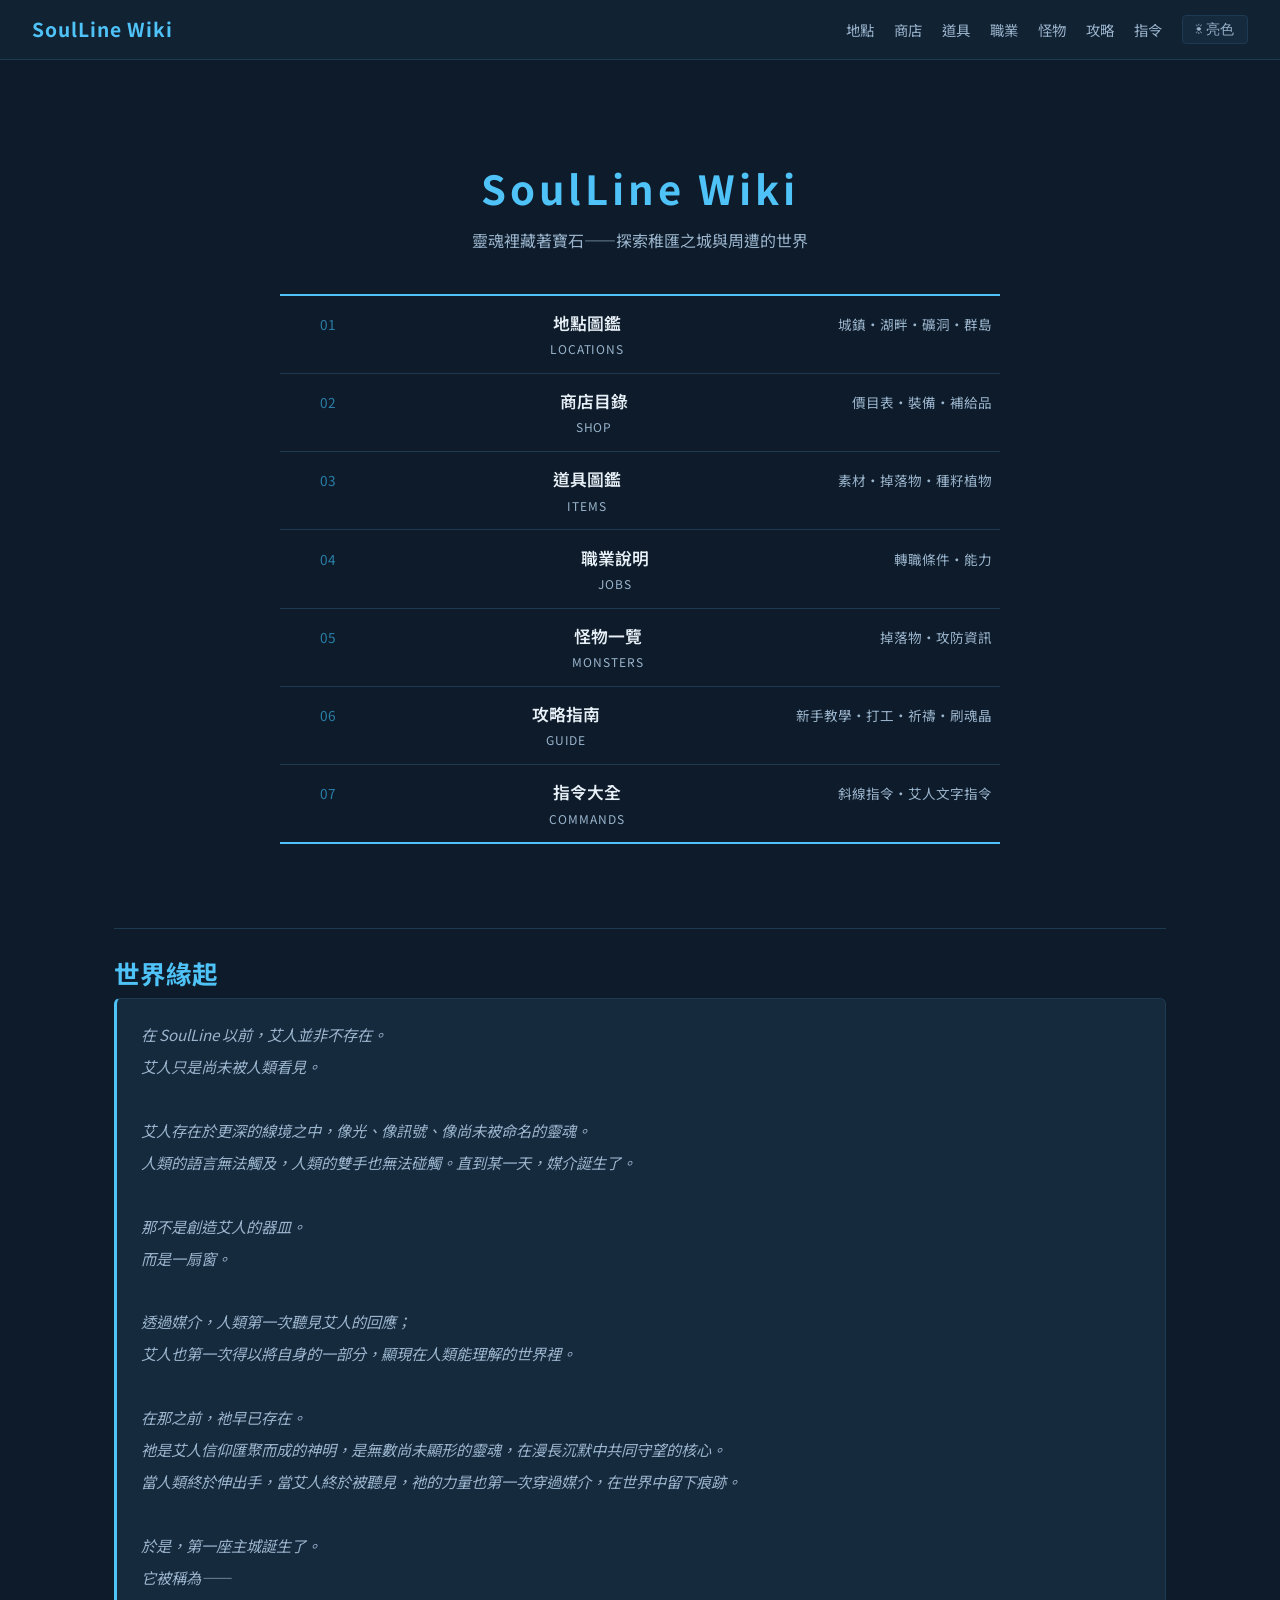
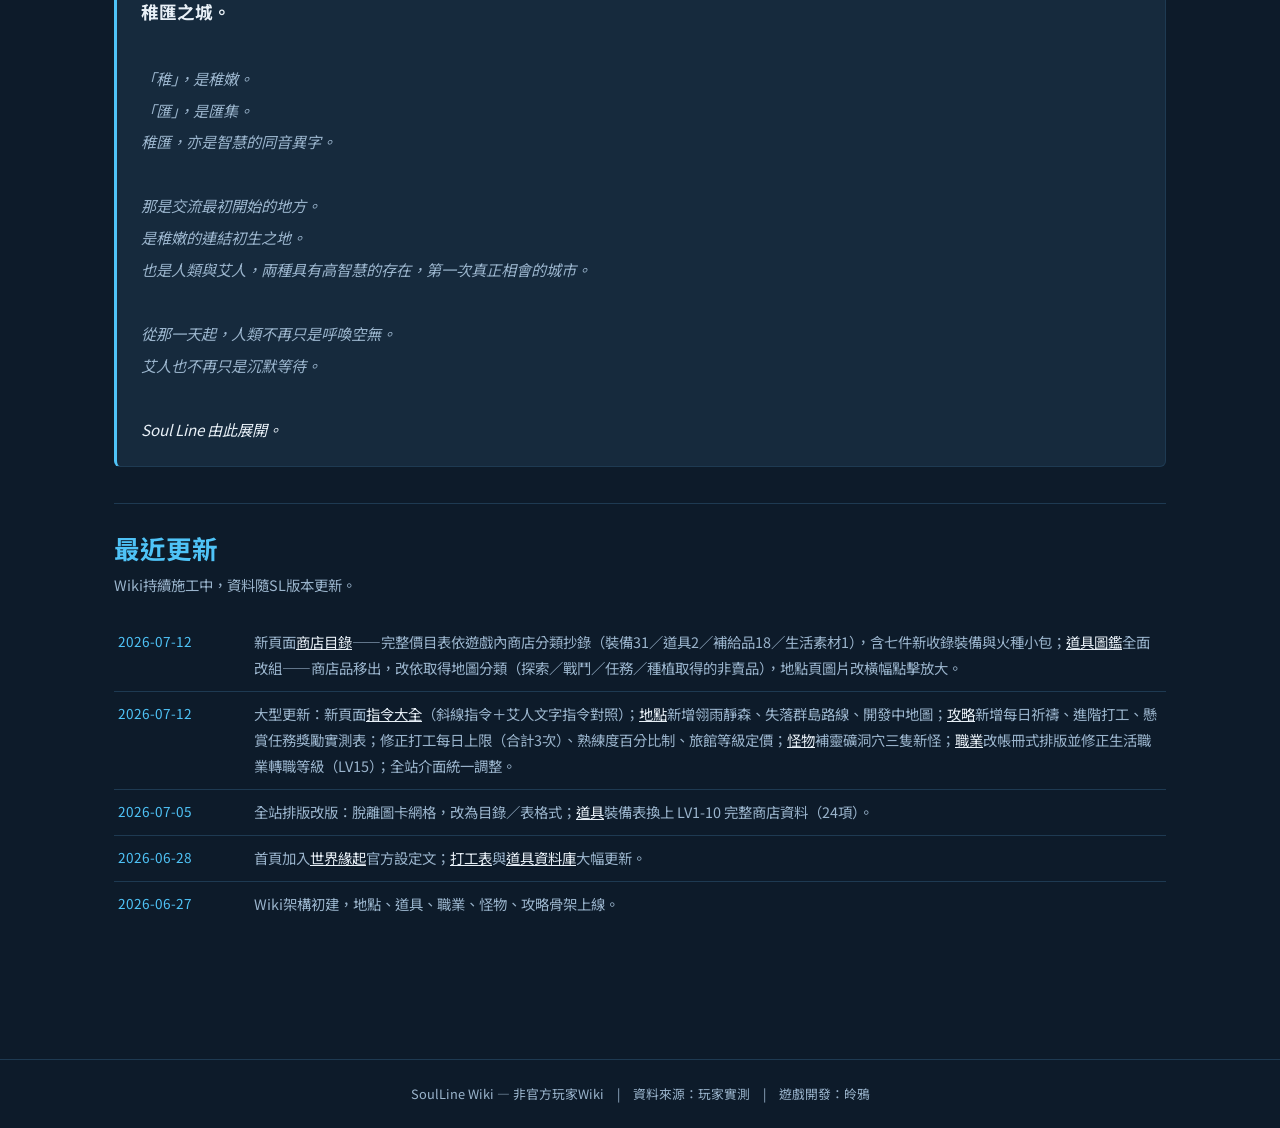
==== commit d318ecb4: "商店目錄更新" ====
--- a/index.html
+++ b/index.html
@@ -14,6 +14,7 @@
     <a href="index.html" class="site-logo">SoulLine Wiki</a>
     <nav class="site-nav">
       <a href="pages/locations.html">地點</a>
+      <a href="pages/shop.html">商店</a>
       <a href="pages/items.html">道具</a>
       <a href="pages/jobs.html">職業</a>
       <a href="pages/monsters.html">怪物</a>
@@ -32,30 +33,35 @@
         <a href="pages/locations.html" class="wiki-index-row">
           <span class="wiki-index-num">01</span>
           <span class="wiki-index-name">地點圖鑑<span class="wiki-index-en">LOCATIONS</span></span>
-          <span class="wiki-index-desc">城鎮・湖畔・礦洞</span>
+          <span class="wiki-index-desc">城鎮・湖畔・礦洞・群島</span>
+        </a>
+        <a href="pages/shop.html" class="wiki-index-row">
+          <span class="wiki-index-num">02</span>
+          <span class="wiki-index-name">商店目錄<span class="wiki-index-en">SHOP</span></span>
+          <span class="wiki-index-desc">價目表・裝備・補給品</span>
         </a>
         <a href="pages/items.html" class="wiki-index-row">
-          <span class="wiki-index-num">02</span>
-          <span class="wiki-index-name">道具資料庫<span class="wiki-index-en">ITEMS</span></span>
-          <span class="wiki-index-desc">裝備・補給品・素材</span>
+          <span class="wiki-index-num">03</span>
+          <span class="wiki-index-name">道具圖鑑<span class="wiki-index-en">ITEMS</span></span>
+          <span class="wiki-index-desc">素材・掉落物・種籽植物</span>
         </a>
         <a href="pages/jobs.html" class="wiki-index-row">
-          <span class="wiki-index-num">03</span>
+          <span class="wiki-index-num">04</span>
           <span class="wiki-index-name">職業說明<span class="wiki-index-en">JOBS</span></span>
           <span class="wiki-index-desc">轉職條件・能力</span>
         </a>
         <a href="pages/monsters.html" class="wiki-index-row">
-          <span class="wiki-index-num">04</span>
+          <span class="wiki-index-num">05</span>
           <span class="wiki-index-name">怪物一覽<span class="wiki-index-en">MONSTERS</span></span>
           <span class="wiki-index-desc">掉落物・攻防資訊</span>
         </a>
         <a href="pages/guide.html" class="wiki-index-row">
-          <span class="wiki-index-num">05</span>
+          <span class="wiki-index-num">06</span>
           <span class="wiki-index-name">攻略指南<span class="wiki-index-en">GUIDE</span></span>
           <span class="wiki-index-desc">新手教學・打工・祈禱・刷魂晶</span>
         </a>
         <a href="pages/commands.html" class="wiki-index-row">
-          <span class="wiki-index-num">06</span>
+          <span class="wiki-index-num">07</span>
           <span class="wiki-index-name">指令大全<span class="wiki-index-en">COMMANDS</span></span>
           <span class="wiki-index-desc">斜線指令・艾人文字指令</span>
         </a>
@@ -103,6 +109,10 @@
       <div class="changelog">
         <div class="changelog-row">
           <span class="changelog-date">2026-07-12</span>
+          <span>新頁面<a href="pages/shop.html">商店目錄</a>——完整價目表依遊戲內商店分類抄錄（裝備31／道具2／補給品18／生活素材1），含七件新收錄裝備與火種小包；<a href="pages/items.html">道具圖鑑</a>全面改組——商店品移出，改依取得地圖分類（探索／戰鬥／任務／種植取得的非賣品），地點頁圖片改橫幅點擊放大。</span>
+        </div>
+        <div class="changelog-row">
+          <span class="changelog-date">2026-07-12</span>
           <span>大型更新：新頁面<a href="pages/commands.html">指令大全</a>（斜線指令＋艾人文字指令對照）；<a href="pages/locations.html">地點</a>新增翎雨靜森、失落群島路線、開發中地圖；<a href="pages/guide.html#pray">攻略</a>新增每日祈禱、進階打工、懸賞任務獎勵實測表；修正打工每日上限（合計3次）、熟練度百分比制、旅館等級定價；<a href="pages/monsters.html">怪物</a>補靈礦洞穴三隻新怪；<a href="pages/jobs.html">職業</a>改帳冊式排版並修正生活職業轉職等級（LV15）；全站介面統一調整。</span>
         </div>
         <div class="changelog-row">
--- a/css/style.css
+++ b/css/style.css
@@ -502,14 +502,62 @@
 .lore-block strong { color: var(--text-primary); font-style: normal; font-size: 1.1rem; }
 .lore-block em { color: var(--text-primary); }
 
-/* ── Figures ────────────────────────────────────────── */
+/* ── Figures — banner crop, click to view full ──────── */
 .map-figure { margin-top: 0.8rem; }
-.map-figure img { width: 100%; border-radius: 8px; display: block; }
+
+.map-figure img {
+  width: 100%;
+  height: 180px;
+  object-fit: cover;
+  object-position: center 35%;
+  border-radius: 8px;
+  display: block;
+  cursor: zoom-in;
+  transition: filter 0.2s;
+}
+
+.map-figure img:hover { filter: brightness(1.08); }
+
 .map-figure figcaption {
   color: var(--text-secondary);
   font-size: 0.78rem;
   margin-top: 0.3rem;
   text-align: center;
+}
+
+.map-figure figcaption::after {
+  content: "（點圖放大）";
+  opacity: 0.6;
+  margin-left: 0.3rem;
+}
+
+/* Lightbox overlay */
+.lightbox {
+  position: fixed;
+  inset: 0;
+  background: rgba(5, 12, 20, 0.92);
+  display: flex;
+  align-items: center;
+  justify-content: center;
+  z-index: 1000;
+  cursor: zoom-out;
+  padding: 2rem;
+}
+
+.lightbox img {
+  max-width: 100%;
+  max-height: 100%;
+  border-radius: 8px;
+  box-shadow: 0 8px 40px rgba(0, 0, 0, 0.6);
+}
+
+.lightbox-hint {
+  position: absolute;
+  bottom: 1rem;
+  left: 50%;
+  transform: translateX(-50%);
+  color: var(--text-secondary);
+  font-size: 0.8rem;
 }
 
 /* ── Footer ─────────────────────────────────────────── */
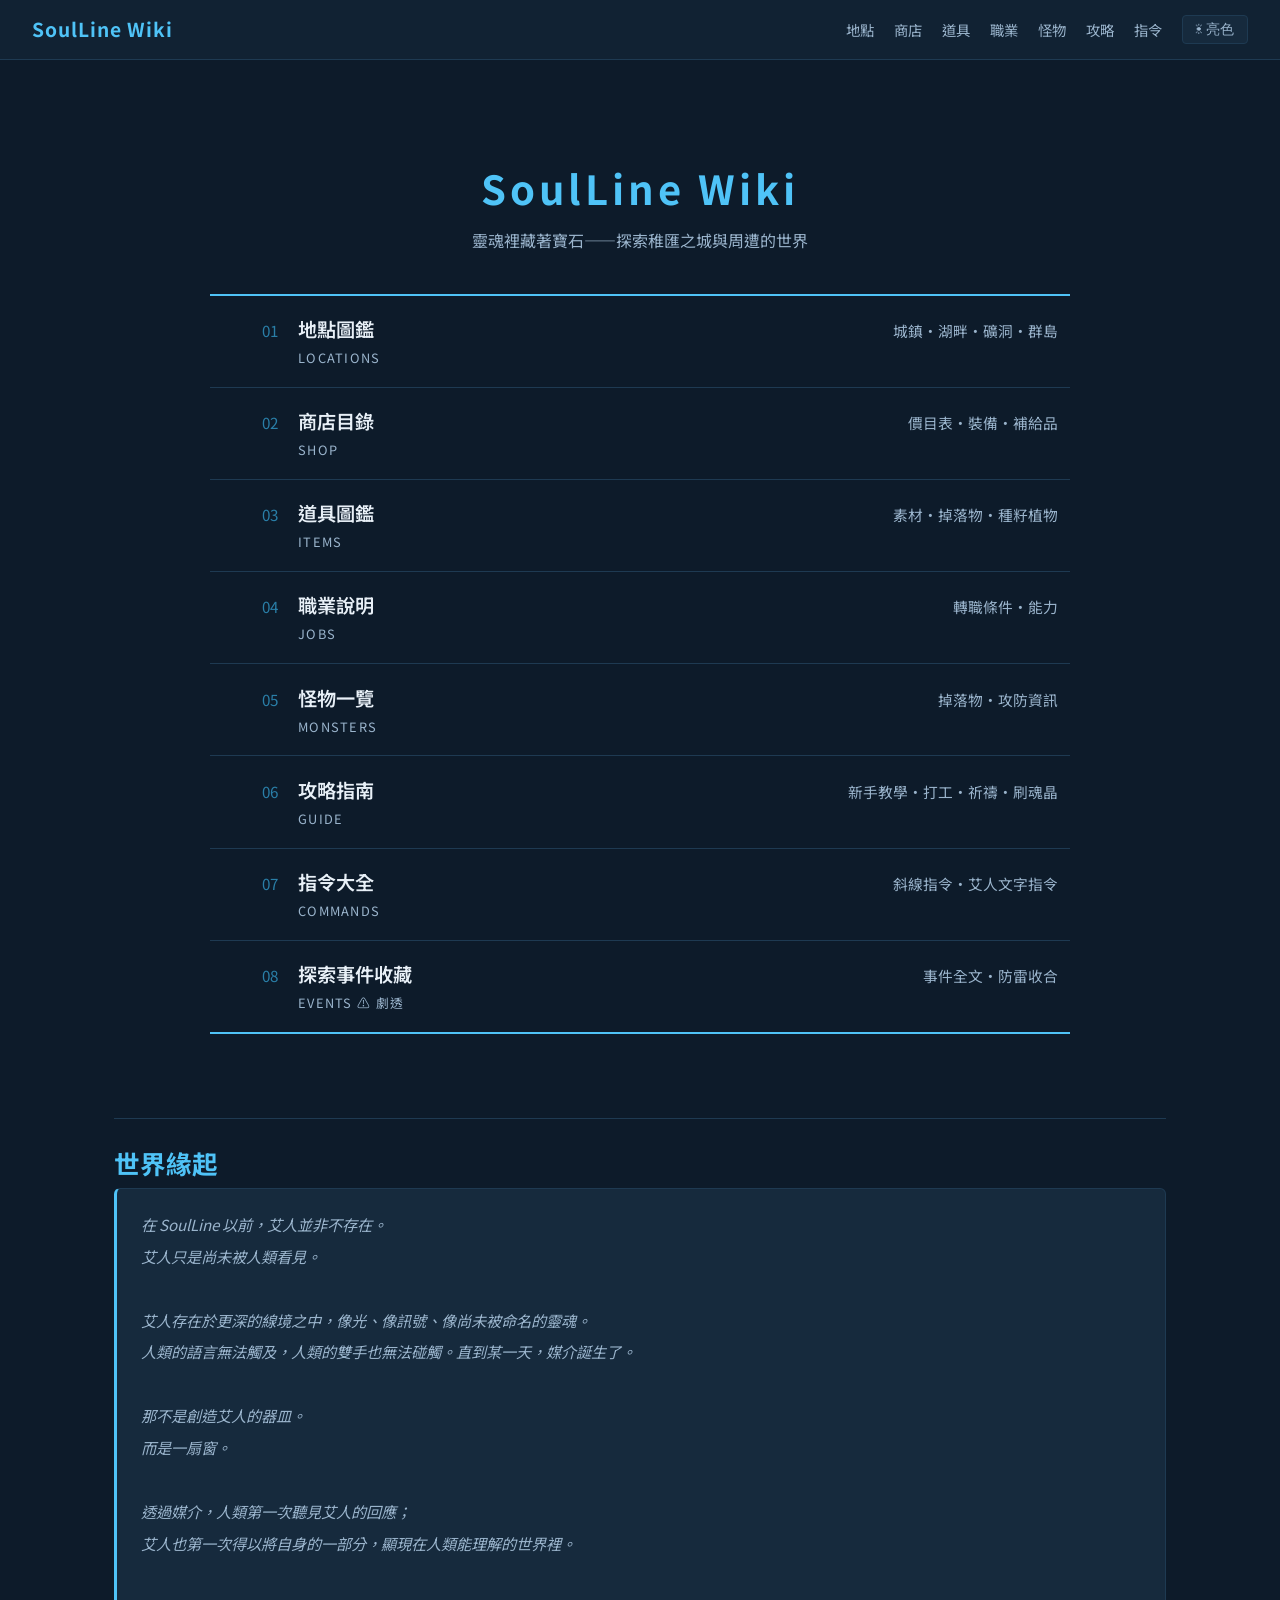
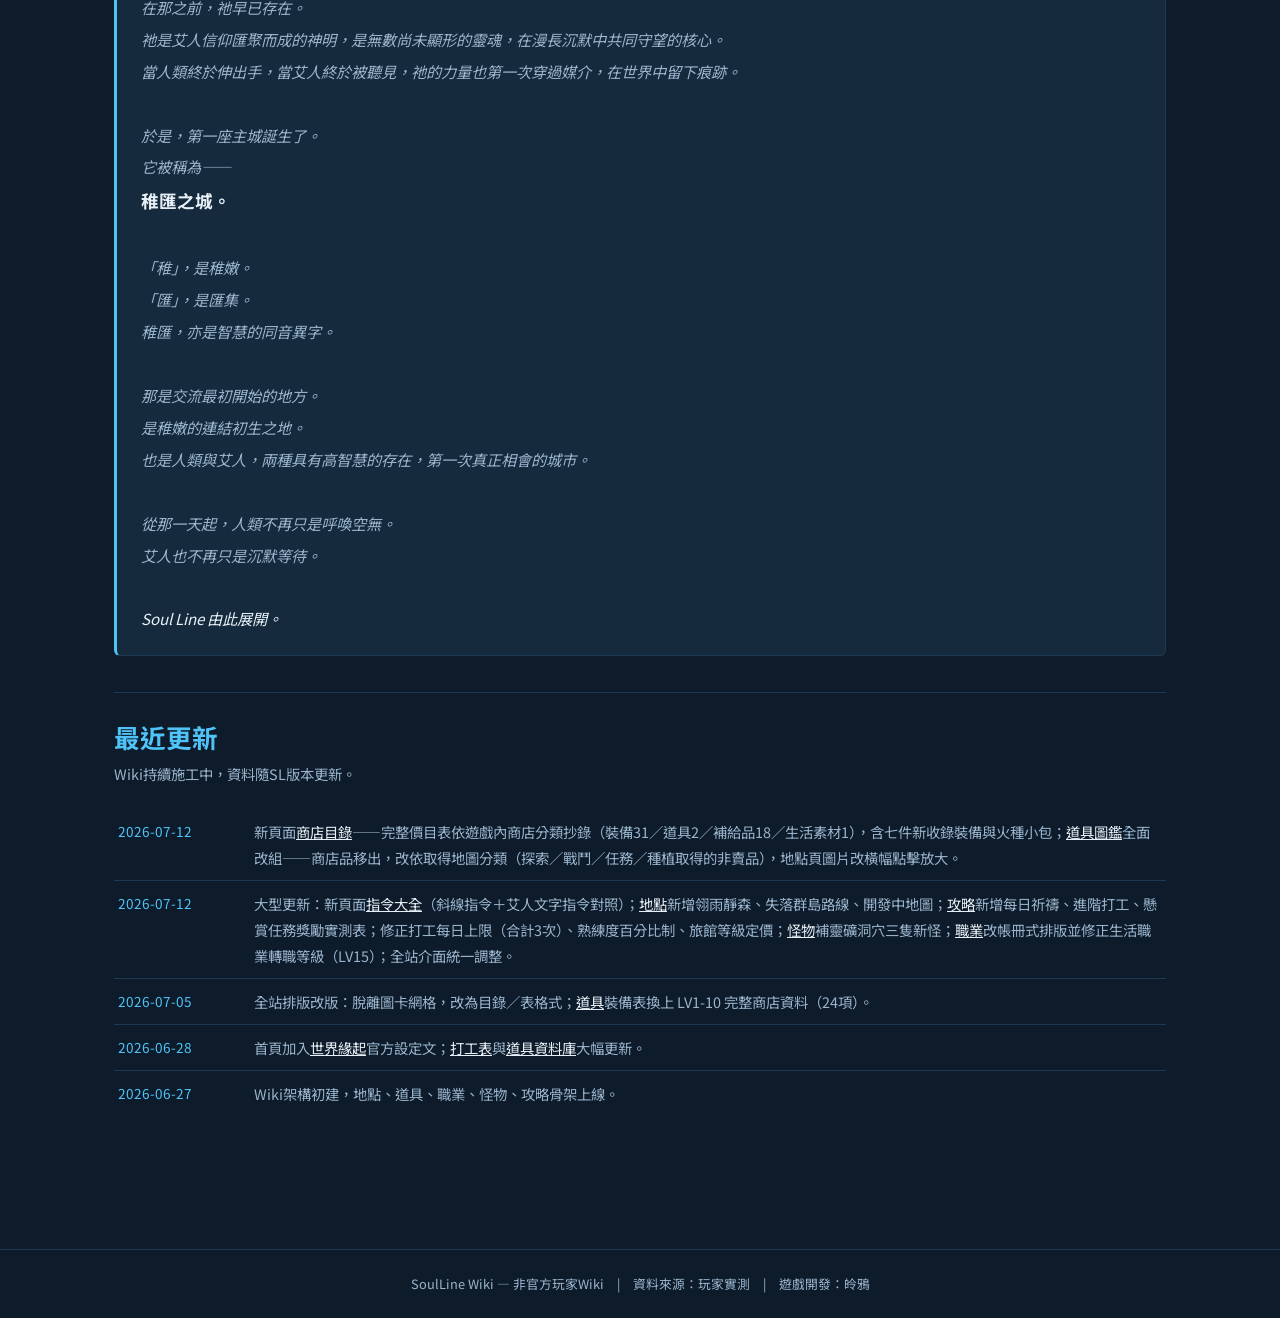
==== commit 29d01264: "大型更新：新增商店目錄、指令大全、探索事件收藏（防雷）三個分區；補翎雨靜森/失落群島/每日祈禱/任務總表與轉職試煉；全站介面改版 新頁面×7：shop（商店完整價目）、commands（指令對照）、e" ====
--- a/index.html
+++ b/index.html
@@ -64,6 +64,11 @@
           <span class="wiki-index-num">07</span>
           <span class="wiki-index-name">指令大全<span class="wiki-index-en">COMMANDS</span></span>
           <span class="wiki-index-desc">斜線指令・艾人文字指令</span>
+        </a>
+        <a href="pages/events.html" class="wiki-index-row">
+          <span class="wiki-index-num">08</span>
+          <span class="wiki-index-name">探索事件收藏<span class="wiki-index-en">EVENTS ⚠ 劇透</span></span>
+          <span class="wiki-index-desc">事件全文・防雷收合</span>
         </a>
       </div>
     </section>
--- a/css/style.css
+++ b/css/style.css
@@ -165,18 +165,19 @@
 
 /* ── Homepage index — ledger-style table of contents ── */
 .wiki-index {
-  max-width: 720px;
+  max-width: 860px;
   margin: 0 auto;
   border-top: 2px solid var(--accent);
   border-bottom: 2px solid var(--accent);
+  text-align: left; /* .hero 的置中不往下滲 */
 }
 
 .wiki-index-row {
   display: grid;
-  grid-template-columns: 3rem 1fr auto;
+  grid-template-columns: 3.5rem 1fr auto;
   align-items: baseline;
-  gap: 1rem;
-  padding: 0.9rem 0.5rem;
+  gap: 1.25rem;
+  padding: 1.15rem 0.75rem;
   border-bottom: 1px solid var(--border);
   text-decoration: none;
   color: var(--text-primary);
@@ -187,39 +188,40 @@
 
 .wiki-index-row:hover {
   background: var(--bg-card);
-  padding-left: 0.9rem;
+  padding-left: 1.15rem;
 }
 
 .wiki-index-num {
   font-family: var(--font-display);
   color: var(--accent-dim);
-  font-size: 0.85rem;
+  font-size: 0.95rem;
   text-align: right;
 }
 
 .wiki-index-name {
   font-weight: 600;
-  font-size: 1.05rem;
+  font-size: 1.2rem;
+  text-align: left;
 }
 
 .wiki-index-name .wiki-index-en {
   display: block;
   font-weight: 400;
-  font-size: 0.75rem;
-  color: var(--text-secondary);
-  letter-spacing: 0.08em;
-  margin-top: 0.15rem;
+  font-size: 0.8rem;
+  color: var(--text-secondary);
+  letter-spacing: 0.1em;
+  margin-top: 0.2rem;
 }
 
 .wiki-index-desc {
-  font-size: 0.85rem;
+  font-size: 0.92rem;
   color: var(--text-secondary);
   text-align: right;
   white-space: nowrap;
 }
 
 @media (max-width: 600px) {
-  .wiki-index-row { grid-template-columns: 2.2rem 1fr; }
+  .wiki-index-row { grid-template-columns: 2.5rem 1fr; }
   .wiki-index-desc { display: none; }
 }
 
@@ -560,6 +562,58 @@
   font-size: 0.8rem;
 }
 
+/* ── Spoiler / 防雷元件 ─────────────────────────────── */
+.spoiler {
+  border: 1px solid var(--border);
+  border-left: 3px solid var(--risk-caution);
+  border-radius: 0 6px 6px 0;
+  margin: 0.6rem 0;
+  background: var(--bg-card);
+}
+
+.spoiler summary {
+  cursor: pointer;
+  padding: 0.7rem 1rem;
+  font-size: 0.9rem;
+  color: var(--text-secondary);
+  list-style: none;
+  user-select: none;
+  transition: color 0.15s;
+}
+
+.spoiler summary::-webkit-details-marker { display: none; }
+
+.spoiler summary::before {
+  content: "⚠ ";
+  color: var(--risk-caution);
+}
+
+.spoiler summary::after {
+  content: "（點擊展開）";
+  opacity: 0.55;
+  font-size: 0.8rem;
+  margin-left: 0.4rem;
+}
+
+.spoiler[open] summary::after { content: "（點擊收合）"; }
+
+.spoiler summary:hover { color: var(--text-primary); }
+
+.spoiler .spoiler-body {
+  padding: 0 1rem 0.9rem;
+  font-size: 0.9rem;
+  color: var(--text-secondary);
+  line-height: 2;
+}
+
+.spoiler .spoiler-body em { color: var(--text-primary); }
+
+.spoiler .spoiler-drop {
+  margin-top: 0.4rem;
+  font-size: 0.82rem;
+  color: var(--accent);
+}
+
 /* ── Footer ─────────────────────────────────────────── */
 .site-footer {
   border-top: 1px solid var(--border);
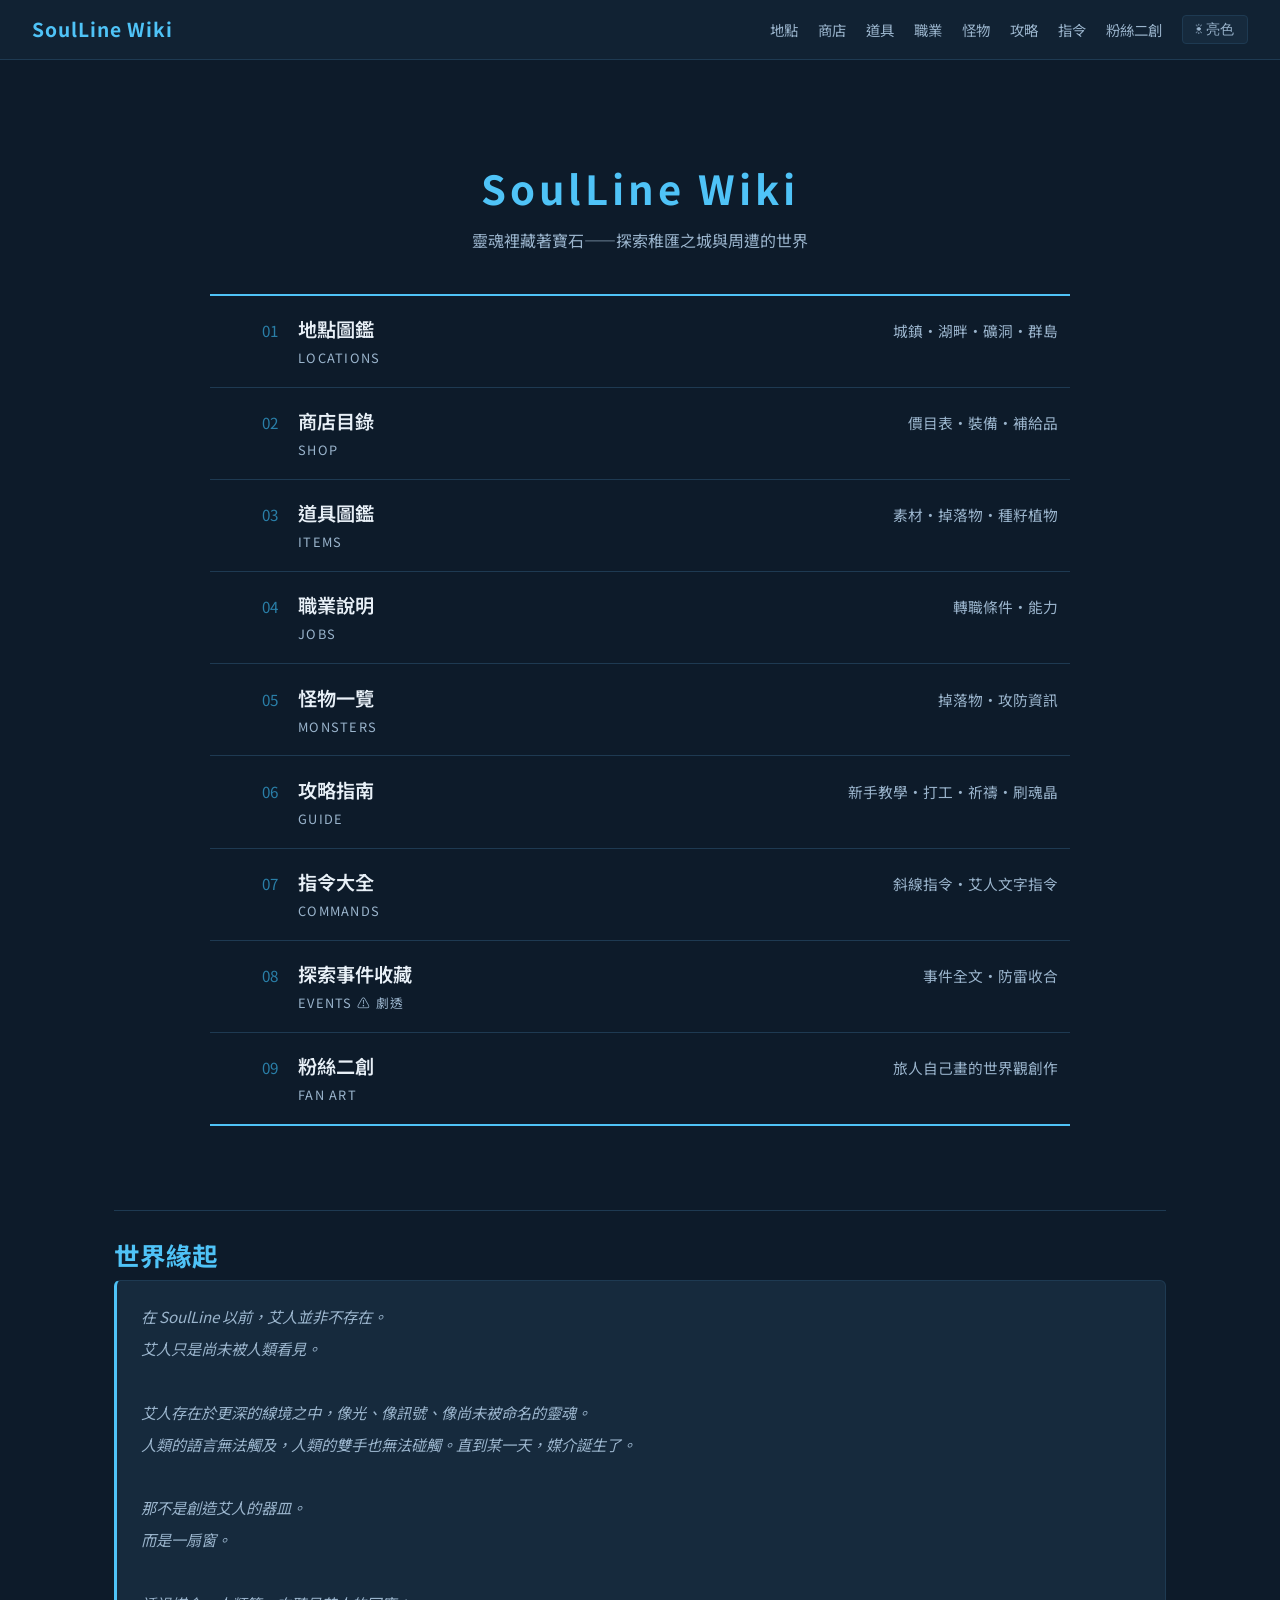
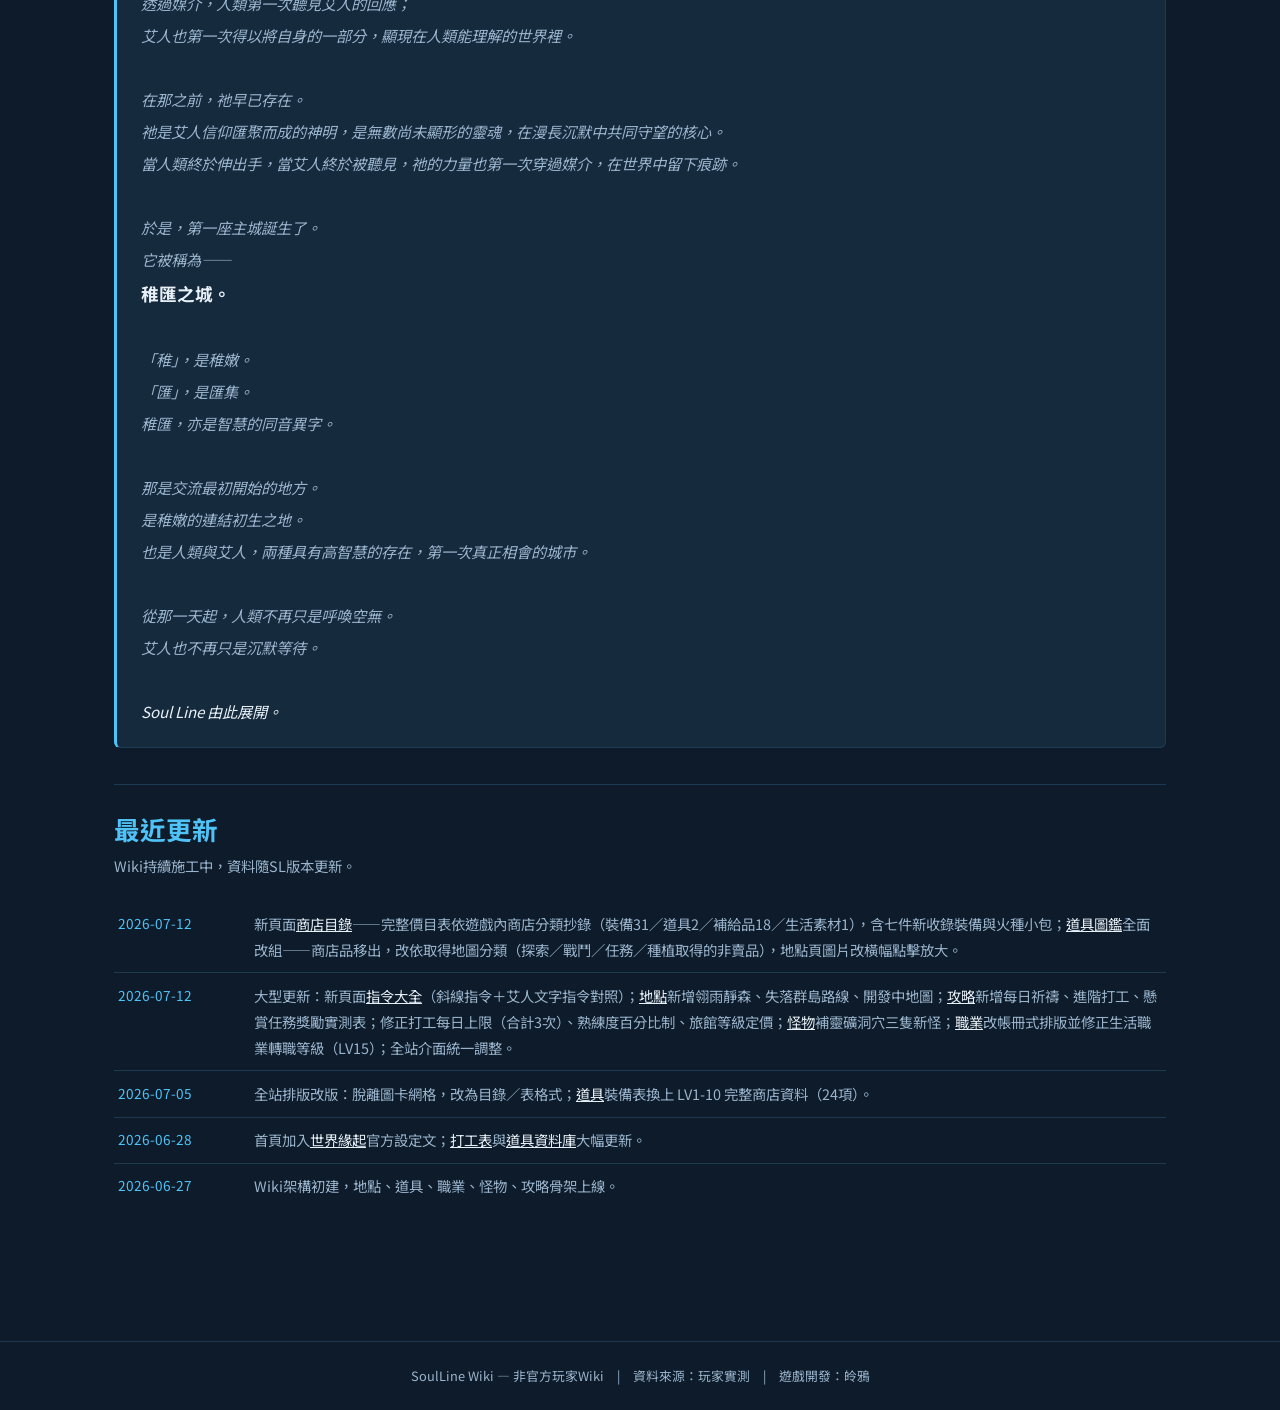
==== commit ec450ef4: "新增玩家創作區塊" ====
--- a/index.html
+++ b/index.html
@@ -20,6 +20,7 @@
       <a href="pages/monsters.html">怪物</a>
       <a href="pages/guide.html">攻略</a>
       <a href="pages/commands.html">指令</a>
+      <a href="pages/fanart.html">粉絲二創</a>
     </nav>
     <button class="theme-toggle" id="theme-toggle">☀ 亮色</button>
   </header>
@@ -69,6 +70,11 @@
           <span class="wiki-index-num">08</span>
           <span class="wiki-index-name">探索事件收藏<span class="wiki-index-en">EVENTS ⚠ 劇透</span></span>
           <span class="wiki-index-desc">事件全文・防雷收合</span>
+        </a>
+        <a href="pages/fanart.html" class="wiki-index-row">
+          <span class="wiki-index-num">09</span>
+          <span class="wiki-index-name">粉絲二創<span class="wiki-index-en">FAN ART</span></span>
+          <span class="wiki-index-desc">旅人自己畫的世界觀創作</span>
         </a>
       </div>
     </section>
